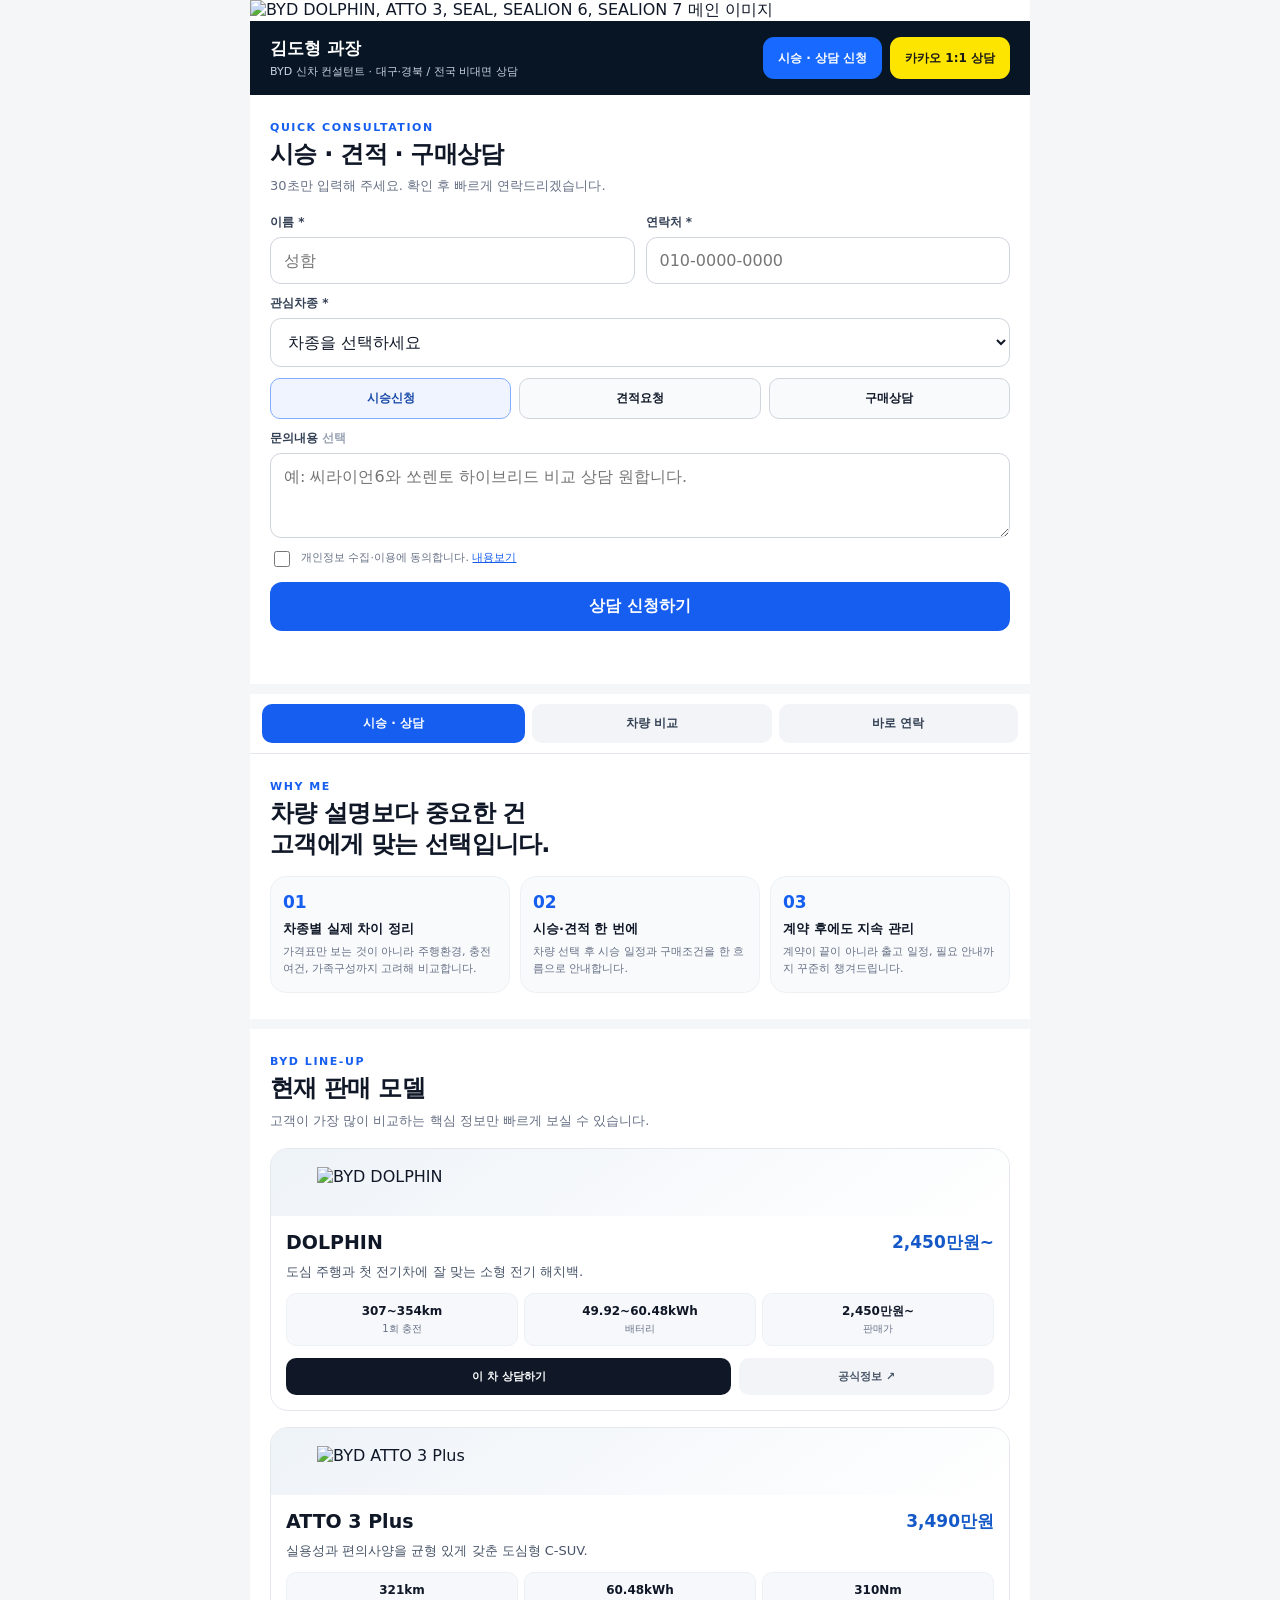
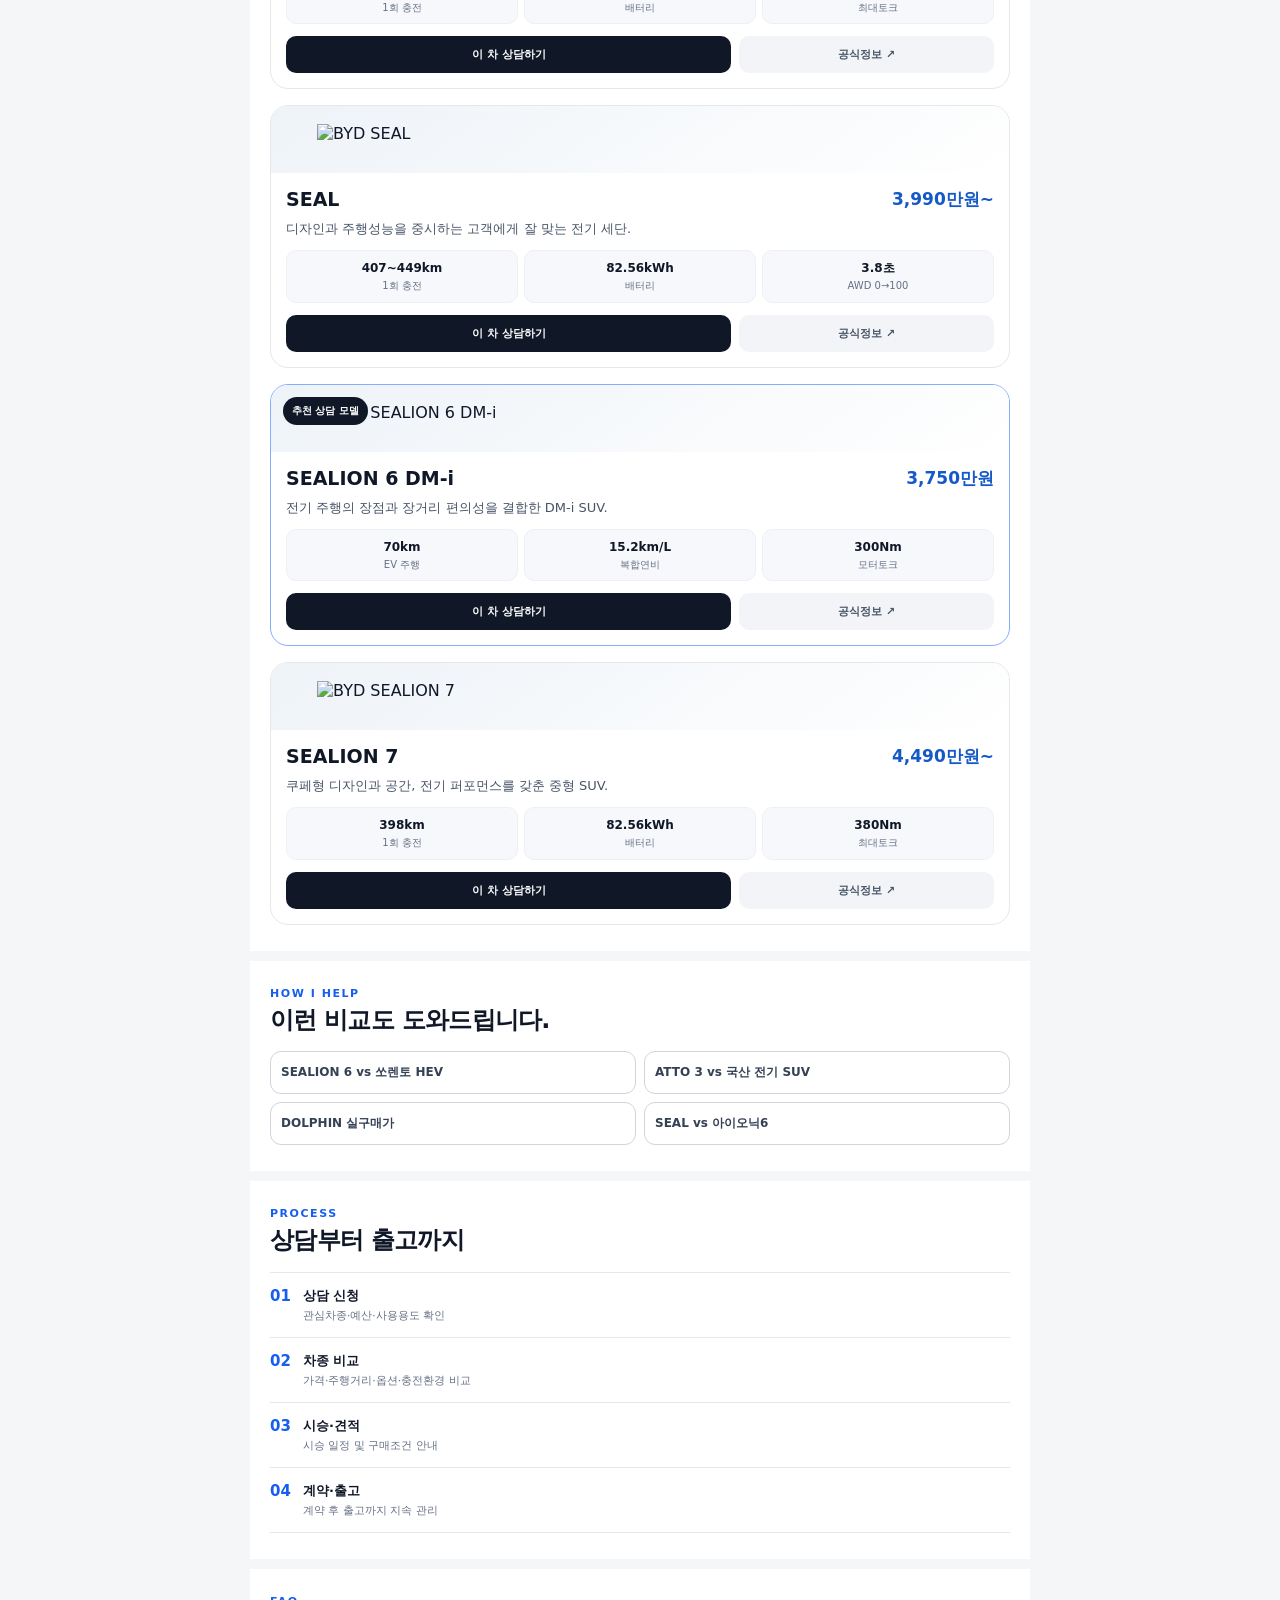
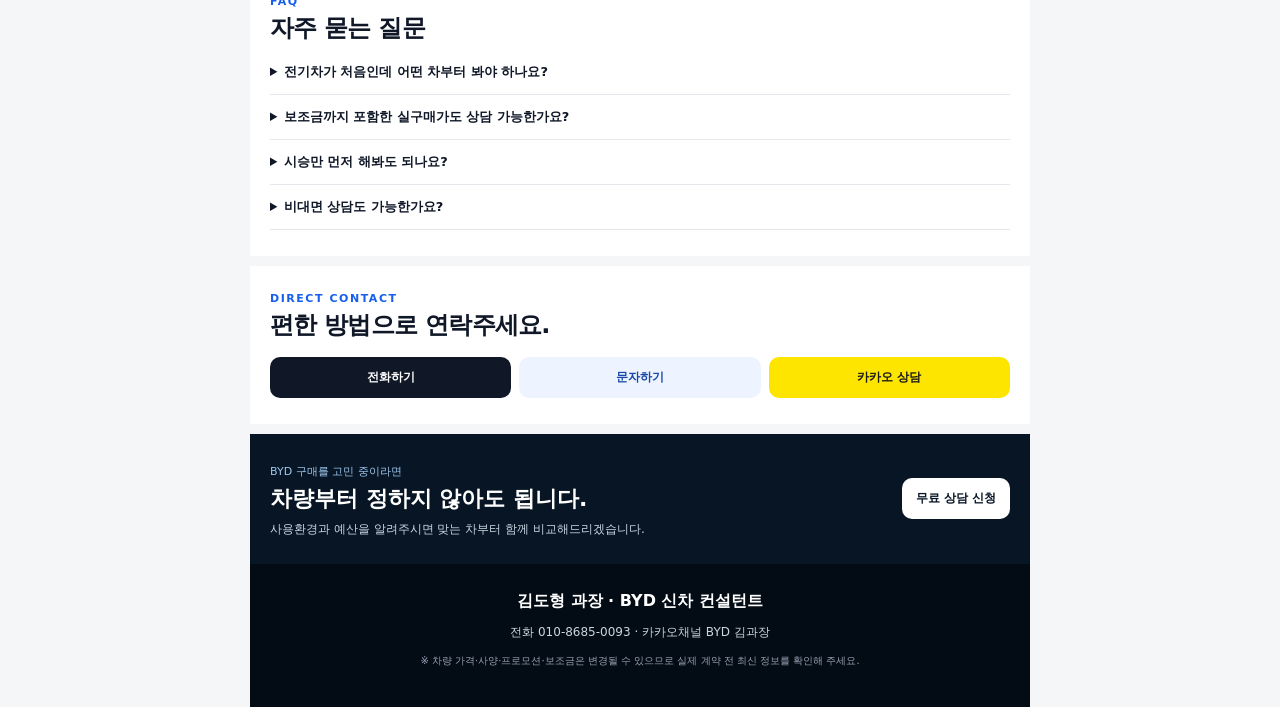
==== index.html @ 49657608 "Add files via upload" ====
<!doctype html>
<html lang="ko">
<head>
<meta charset="utf-8"><meta name="viewport" content="width=device-width,initial-scale=1,viewport-fit=cover">
<meta name="description" content="BYD 신차 상담, 시승, 견적, 출고까지 김도형 과장이 직접 안내합니다.">
<meta property="og:title" content="김도형 과장 | BYD 신차 컨설턴트">
<meta property="og:description" content="BYD 차량 비교부터 시승·견적·출고까지 한 번에">
<meta property="og:type" content="website">
<title>김도형 과장 | BYD 신차 컨설턴트</title>
<link rel="stylesheet" href="./styles.css">
</head>
<body>
<div class="page">
<header class="hero hero-visual">
  <img class="hero-main-image" src="./assets/byd-hero-wide.jpg" alt="BYD DOLPHIN, ATTO 3, SEAL, SEALION 6, SEALION 7 메인 이미지">
</header>

<!-- BYD CONSULTANT QUICK BAR -->
<div class="consultant-quick-bar">

  <div class="consultant-info">
    <strong>김도형 과장</strong>
    <span>BYD 신차 컨설턴트 · 대구·경북 / 전국 비대면 상담</span>
  </div>

  <div class="consultant-actions">

    <a href="#consult"
       class="quick-consult-btn">
      시승 · 상담 신청
    </a>

    <a href="https://pf.kakao.com/_xlgGSX/chat"
       class="quick-kakao-btn"
       target="_blank"
       rel="noopener">
      카카오 1:1 상담
    </a>

  </div>

</div>

<section class="quick-lead" id="consult"><div class="section-head"><span>QUICK CONSULTATION</span><h2>시승 · 견적 · 구매상담</h2><p>30초만 입력해 주세요. 확인 후 빠르게 연락드리겠습니다.</p></div>
<form id="leadForm" novalidate><div class="form-grid"><label><span>이름 *</span><input name="name" autocomplete="name" placeholder="성함" required></label><label><span>연락처 *</span><input name="phone" type="tel" inputmode="tel" autocomplete="tel" placeholder="010-0000-0000" required></label><label class="wide"><span>관심차종 *</span><select name="model" required><option value="">차종을 선택하세요</option><option>DOLPHIN</option><option>DOLPHIN Active</option><option>ATTO 3 Plus</option><option>SEAL</option><option>SEAL Plus</option><option>SEAL Dynamic AWD</option><option>SEALION 6 DM-i</option><option>SEALION 7</option><option>SEALION 7 Plus</option><option>아직 미정</option></select></label></div><div class="request-types"><label><input type="radio" name="requestType" value="시승신청" checked><span>시승신청</span></label><label><input type="radio" name="requestType" value="견적요청"><span>견적요청</span></label><label><input type="radio" name="requestType" value="구매상담"><span>구매상담</span></label></div><label class="optional"><span>문의내용 <em>선택</em></span><textarea name="message" rows="3" placeholder="예: 씨라이언6와 쏘렌토 하이브리드 비교 상담 원합니다."></textarea></label><label class="privacy"><input type="checkbox" name="privacy" required><span>개인정보 수집·이용에 동의합니다. <button type="button" id="privacyBtn">내용보기</button></span></label><input type="hidden" name="source" id="sourceField"><input type="hidden" name="pageUrl" id="pageUrlField"><button class="submit" id="submitBtn" type="submit">상담 신청하기</button><p class="status" id="formStatus" aria-live="polite"></p></form></section>

<nav class="sticky-nav"><a href="#consult" class="primary">시승 · 상담</a><a href="#models">차량 비교</a><a href="#contact">바로 연락</a></nav>

<section class="value"><div class="section-head"><span>WHY ME</span><h2>차량 설명보다 중요한 건<br>고객에게 맞는 선택입니다.</h2></div><div class="value-grid"><article><b>01</b><h3>차종별 실제 차이 정리</h3><p>가격표만 보는 것이 아니라 주행환경, 충전여건, 가족구성까지 고려해 비교합니다.</p></article><article><b>02</b><h3>시승·견적 한 번에</h3><p>차량 선택 후 시승 일정과 구매조건을 한 흐름으로 안내합니다.</p></article><article><b>03</b><h3>계약 후에도 지속 관리</h3><p>계약이 끝이 아니라 출고 일정, 필요 안내까지 꾸준히 챙겨드립니다.</p></article></div></section>

<section id="models" class="models"><div class="section-head"><span>BYD LINE-UP</span><h2>현재 판매 모델</h2><p>고객이 가장 많이 비교하는 핵심 정보만 빠르게 보실 수 있습니다.</p></div><div class="car-list">
<article class="car-card" data-model="DOLPHIN"><div class="car-image"><img src="https://www.bydauto.kr/static/images/model/byd_dolphin/spac_img1_2.png" alt="BYD DOLPHIN" loading="lazy"></div><div class="car-body"><div class="car-title"><h3>DOLPHIN</h3><strong>2,450만원~</strong></div><p>도심 주행과 첫 전기차에 잘 맞는 소형 전기 해치백.</p><div class="spec-strip"><span><b>307~354km</b>1회 충전</span><span><b>49.92~60.48kWh</b>배터리</span><span><b>2,450만원~</b>판매가</span></div><div class="model-actions"><button class="model-consult" type="button">이 차 상담하기</button><a href="https://www.bydauto.kr/car/byd-dolphin" target="_blank" rel="noopener">공식정보 ↗</a></div></div></article><article class="car-card" data-model="ATTO 3 Plus"><div class="car-image"><img src="https://www.bydauto.kr/static/images/model/byd_atto3/spec_img1_2.png" alt="BYD ATTO 3 Plus" loading="lazy"></div><div class="car-body"><div class="car-title"><h3>ATTO 3 Plus</h3><strong>3,490만원</strong></div><p>실용성과 편의사양을 균형 있게 갖춘 도심형 C-SUV.</p><div class="spec-strip"><span><b>321km</b>1회 충전</span><span><b>60.48kWh</b>배터리</span><span><b>310Nm</b>최대토크</span></div><div class="model-actions"><button class="model-consult" type="button">이 차 상담하기</button><a href="https://www.bydauto.kr/car/byd-atto3" target="_blank" rel="noopener">공식정보 ↗</a></div></div></article><article class="car-card" data-model="SEAL"><div class="car-image"><img src="https://www.bydauto.kr/static/images/model/byd_seal/spac_img1_2.png" alt="BYD SEAL" loading="lazy"></div><div class="car-body"><div class="car-title"><h3>SEAL</h3><strong>3,990만원~</strong></div><p>디자인과 주행성능을 중시하는 고객에게 잘 맞는 전기 세단.</p><div class="spec-strip"><span><b>407~449km</b>1회 충전</span><span><b>82.56kWh</b>배터리</span><span><b>3.8초</b>AWD 0→100</span></div><div class="model-actions"><button class="model-consult" type="button">이 차 상담하기</button><a href="https://www.bydauto.kr/car/byd-seal" target="_blank" rel="noopener">공식정보 ↗</a></div></div></article><article class="car-card featured" data-model="SEALION 6 DM-i"><div class="recommend-badge">추천 상담 모델</div><div class="car-image"><img src="https://www.bydauto.kr/static/images/model/byd_sealion6/spec_img1_2.png" alt="BYD SEALION 6 DM-i" loading="lazy"></div><div class="car-body"><div class="car-title"><h3>SEALION 6 DM-i</h3><strong>3,750만원</strong></div><p>전기 주행의 장점과 장거리 편의성을 결합한 DM-i SUV.</p><div class="spec-strip"><span><b>70km</b>EV 주행</span><span><b>15.2km/L</b>복합연비</span><span><b>300Nm</b>모터토크</span></div><div class="model-actions"><button class="model-consult" type="button">이 차 상담하기</button><a href="https://www.bydauto.kr/car/byd-sealion6" target="_blank" rel="noopener">공식정보 ↗</a></div></div></article><article class="car-card" data-model="SEALION 7"><div class="car-image"><img src="https://www.bydauto.kr/static/images/model/byd_sealion7/spac_img1_2.png" alt="BYD SEALION 7" loading="lazy"></div><div class="car-body"><div class="car-title"><h3>SEALION 7</h3><strong>4,490만원~</strong></div><p>쿠페형 디자인과 공간, 전기 퍼포먼스를 갖춘 중형 SUV.</p><div class="spec-strip"><span><b>398km</b>1회 충전</span><span><b>82.56kWh</b>배터리</span><span><b>380Nm</b>최대토크</span></div><div class="model-actions"><button class="model-consult" type="button">이 차 상담하기</button><a href="https://www.bydauto.kr/car/byd-sealion7" target="_blank" rel="noopener">공식정보 ↗</a></div></div></article></div></section>
<section class="compare"><div class="section-head"><span>HOW I HELP</span><h2>이런 비교도 도와드립니다.</h2></div><div class="compare-list"><button class="quick-question" data-message="SEALION 6와 쏘렌토 하이브리드 비교 상담 원합니다.">SEALION 6 vs 쏘렌토 HEV</button><button class="quick-question" data-message="ATTO 3와 국산 전기 SUV 비교 상담 원합니다.">ATTO 3 vs 국산 전기 SUV</button><button class="quick-question" data-message="DOLPHIN 실구매가와 보조금 상담 원합니다.">DOLPHIN 실구매가</button><button class="quick-question" data-message="SEAL과 아이오닉6 비교 상담 원합니다.">SEAL vs 아이오닉6</button></div></section>
<section class="process"><div class="section-head"><span>PROCESS</span><h2>상담부터 출고까지</h2></div><ol><li><b>01</b><div><strong>상담 신청</strong><span>관심차종·예산·사용용도 확인</span></div></li><li><b>02</b><div><strong>차종 비교</strong><span>가격·주행거리·옵션·충전환경 비교</span></div></li><li><b>03</b><div><strong>시승·견적</strong><span>시승 일정 및 구매조건 안내</span></div></li><li><b>04</b><div><strong>계약·출고</strong><span>계약 후 출고까지 지속 관리</span></div></li></ol></section>
<section class="faq"><div class="section-head"><span>FAQ</span><h2>자주 묻는 질문</h2></div><details><summary>전기차가 처음인데 어떤 차부터 봐야 하나요?</summary><p>주행거리, 충전환경, 가족구성, 예산부터 확인하면 선택 폭을 빠르게 줄일 수 있습니다.</p></details><details><summary>보조금까지 포함한 실구매가도 상담 가능한가요?</summary><p>가능합니다. 지역과 차량에 따라 달라질 수 있으므로 최신 기준으로 확인해 안내합니다.</p></details><details><summary>시승만 먼저 해봐도 되나요?</summary><p>네. 구매 결정 전 차량의 승차감과 공간을 직접 확인하는 것을 권합니다.</p></details><details><summary>비대면 상담도 가능한가요?</summary><p>전화, 문자, 카카오톡을 통해 전국 비대면 상담도 가능합니다.</p></details></section>
<section class="contact" id="contact"><div class="section-head"><span>DIRECT CONTACT</span><h2>편한 방법으로 연락주세요.</h2></div><div class="contact-grid"><a id="callBtn" href="#">전화하기</a><a id="smsBtn" href="#">문자하기</a><a id="kakaoBtn" href="#" target="_blank" rel="noopener">카카오 상담</a></div></section>
<section class="final-cta"><div><span>BYD 구매를 고민 중이라면</span><h2>차량부터 정하지 않아도 됩니다.</h2><p>사용환경과 예산을 알려주시면 맞는 차부터 함께 비교해드리겠습니다.</p></div><a href="#consult">무료 상담 신청</a></section>
<footer><strong>김도형 과장 · BYD 신차 컨설턴트</strong><p>전화 010-8685-0093 · 카카오채널 BYD 김과장</p><small>※ 차량 가격·사양·프로모션·보조금은 변경될 수 있으므로 실제 계약 전 최신 정보를 확인해 주세요.</small></footer>
</div>
<div class="modal" id="privacyModal" aria-hidden="true"><div class="modal-card"><button class="modal-close" id="privacyClose">×</button><h3>개인정보 수집·이용 안내</h3><p><b>수집 항목</b> 이름, 연락처, 관심차종, 상담유형, 문의내용</p><p><b>이용 목적</b> BYD 차량 시승 및 구매 상담 연락</p><p><b>보유 기간</b> 상담 종료 후 운영정책에 따라 파기</p><p>동의를 거부할 수 있으나, 상담 신청이 제한될 수 있습니다.</p></div></div>
<script src="./config.js"></script><script src="./app.js"></script></body></html>
---- styles.css ----
:root{--bg:#f4f6f8;--card:#fff;--ink:#101828;--muted:#667085;--line:#e4e7ec;--blue:#155eef;--navy:#061527;--ok:#067647;--bad:#b42318;--yellow:#fee500}*{box-sizing:border-box}html{scroll-behavior:smooth}body{margin:0;background:var(--bg);color:var(--ink);font-family:Pretendard,"Noto Sans KR",system-ui,-apple-system,sans-serif}button,input,select,textarea{font:inherit}.page{max-width:780px;margin:auto;background:#fff;min-height:100vh}.hero{background:linear-gradient(135deg,#061527,#123e72 62%,#0b78c2);color:#fff;padding:38px 22px 26px;position:relative;overflow:hidden}.hero::after{content:"";position:absolute;right:-90px;top:-80px;width:260px;height:260px;border-radius:50%;background:rgba(255,255,255,.06)}.hero-inner{position:relative;z-index:1}.eyebrow,.section-head>span{display:block;font-size:11px;font-weight:900;letter-spacing:.14em}.eyebrow{color:#b6ddff}.hero h1{font-size:36px;line-height:1.15;margin:10px 0 13px;letter-spacing:-.045em}.hero p{font-size:14px;line-height:1.65;color:#d7e6f5;margin:0}.hero-badges{display:flex;flex-wrap:wrap;gap:7px;margin-top:17px}.hero-badges span{font-size:11px;padding:7px 9px;border-radius:999px;background:rgba(255,255,255,.12)}.consultant-card{display:flex;gap:14px;align-items:center;margin-top:24px}.consultant-card img{width:82px;height:82px;object-fit:cover;object-position:center 20%;border-radius:20px;border:2px solid rgba(255,255,255,.55);background:#fff}.consultant-card strong{display:block;font-size:20px}.consultant-card span,.consultant-card small{display:block;color:#d7e6f5;margin-top:3px}.consultant-card span{font-size:13px}.consultant-card small{font-size:11px}section{padding:26px 20px}.section-head>span{color:var(--blue)}.section-head h2{font-size:24px;line-height:1.3;margin:5px 0 6px;letter-spacing:-.03em}.section-head p{font-size:13px;color:var(--muted);line-height:1.6;margin:0}.quick-lead,.value,.models,.compare,.process,.faq,.contact{border-bottom:10px solid var(--bg)}#leadForm{margin-top:17px}.form-grid{display:grid;grid-template-columns:1fr 1fr;gap:11px}.form-grid label,.optional{display:grid;gap:6px}.form-grid label>span,.optional>span{font-size:12px;font-weight:800;color:#344054}.form-grid .wide{grid-column:1/-1}input,select,textarea{width:100%;padding:13px;border:1px solid #d0d5dd;border-radius:11px;background:#fff;outline:none;color:var(--ink)}input:focus,select:focus,textarea:focus{border-color:#84adff;box-shadow:0 0 0 3px #eff4ff}.request-types{display:grid;grid-template-columns:repeat(3,1fr);gap:8px;margin:11px 0}.request-types label{position:relative}.request-types input{position:absolute;opacity:0;width:1px}.request-types span{display:block;text-align:center;padding:11px 7px;border:1px solid #d0d5dd;border-radius:10px;font-size:12px;font-weight:800;background:#f9fafb}.request-types input:checked+span{background:#eff4ff;border-color:#84adff;color:#1849a9}.optional em{font-style:normal;color:#98a2b3;font-weight:600}.privacy{display:flex;gap:8px;align-items:flex-start;margin:12px 0;font-size:11px;line-height:1.5;color:var(--muted)}.privacy input{width:16px;height:16px;margin-top:1px}.privacy button{padding:0;border:0;background:none;color:var(--blue);text-decoration:underline;font-size:11px}.submit{width:100%;border:0;border-radius:12px;background:var(--blue);color:#fff;padding:14px 16px;font-weight:900;cursor:pointer}.submit:disabled{opacity:.55}.status{text-align:center;font-size:12px;min-height:18px;margin:9px 0 0;color:var(--muted)}.status.ok{color:var(--ok)}.status.bad{color:var(--bad)}.sticky-nav{position:sticky;top:0;z-index:20;display:grid;grid-template-columns:1.1fr 1fr 1fr;gap:7px;padding:10px 12px;background:rgba(255,255,255,.96);backdrop-filter:blur(8px);border-bottom:1px solid var(--line)}.sticky-nav a{text-align:center;text-decoration:none;padding:11px 6px;border-radius:10px;background:#f2f4f7;color:#344054;font-size:12px;font-weight:900}.sticky-nav .primary{background:var(--blue);color:#fff}.value-grid{display:grid;grid-template-columns:repeat(3,1fr);gap:10px;margin-top:16px}.value-grid article{background:#f8fafc;border:1px solid #eef1f4;border-radius:16px;padding:15px 12px}.value-grid b{font-size:17px;color:var(--blue)}.value-grid h3{font-size:13px;margin:8px 0 5px}.value-grid p{font-size:11px;line-height:1.55;color:var(--muted);margin:0}.car-list{display:grid;gap:16px;margin-top:17px}.car-card{position:relative;border:1px solid var(--line);border-radius:18px;overflow:hidden;background:#fff}.car-card.featured{border-color:#84adff}.recommend-badge{position:absolute;left:12px;top:12px;z-index:2;background:#101828;color:#fff;padding:7px 9px;border-radius:999px;font-size:10px;font-weight:900}.car-image{height:auto;display:block;overflow:visible;padding:18px 18px 30px;background:linear-gradient(145deg,#eef3f8,#fff)}.car-image img{display:block;width:92%;max-width:92%;height:auto;max-height:none;object-fit:contain;margin:0 auto}.car-body{padding:15px}.car-title{display:flex;justify-content:space-between;gap:12px;align-items:flex-start}.car-title h3{font-size:19px;margin:0}.car-title strong{font-size:17px;color:#1459c7;white-space:nowrap}.car-body>p{font-size:13px;line-height:1.6;color:#475467;margin:8px 0 10px}.spec-strip{display:grid;grid-template-columns:repeat(3,1fr);gap:6px}.spec-strip span{display:block;background:#f6f8fb;border:1px solid #edf0f4;border-radius:10px;padding:9px 6px;text-align:center;font-size:10px;color:#667085;line-height:1.35}.spec-strip b{display:block;color:#101828;font-size:12px;margin-bottom:3px}.model-actions{display:grid;grid-template-columns:1.4fr .8fr;gap:8px;margin-top:12px}.model-actions button,.model-actions a{border:0;border-radius:10px;padding:11px 8px;font-size:11px;font-weight:900;text-align:center;text-decoration:none}.model-actions button{background:#101828;color:#fff;cursor:pointer}.model-actions a{background:#f2f4f7;color:#475467}.compare-list{display:grid;grid-template-columns:1fr 1fr;gap:8px;margin-top:15px}.compare-list button{border:1px solid #d0d5dd;background:#fff;border-radius:11px;padding:12px 10px;text-align:left;font-size:12px;font-weight:800;color:#344054;cursor:pointer}.process ol{list-style:none;margin:16px 0 0;padding:0;border-top:1px solid var(--line)}.process li{display:flex;gap:12px;padding:14px 0;border-bottom:1px solid var(--line)}.process li>b{color:var(--blue);font-size:15px}.process li strong{display:block;font-size:13px}.process li span{display:block;font-size:11px;color:var(--muted);margin-top:3px}.faq details{border-bottom:1px solid var(--line);padding:13px 0}.faq summary{font-size:13px;font-weight:800;cursor:pointer}.faq details p{font-size:12px;line-height:1.6;color:var(--muted);margin:9px 0 0}.contact-grid{display:grid;grid-template-columns:repeat(3,1fr);gap:8px;margin-top:15px}.contact-grid a{text-decoration:none;text-align:center;padding:12px 6px;border-radius:10px;font-size:12px;font-weight:900}.contact-grid a:first-child{background:#101828;color:#fff}.contact-grid a:nth-child(2){background:#eef4ff;color:#1849a9}.contact-grid a:nth-child(3){background:var(--yellow);color:#191919}.final-cta{background:#071524;color:#fff;display:grid;grid-template-columns:1fr auto;gap:16px;align-items:center}.final-cta span{font-size:11px;color:#9fc8ee}.final-cta h2{font-size:22px;margin:5px 0 6px}.final-cta p{font-size:12px;line-height:1.55;color:#cbd5e1;margin:0}.final-cta a{text-decoration:none;background:#fff;color:#071524;padding:12px 14px;border-radius:10px;font-size:12px;font-weight:900;white-space:nowrap}footer{padding:27px 20px 38px;background:#030b14;color:#cbd5e1;text-align:center}footer strong{color:#fff}footer p{font-size:12px}footer small{display:block;font-size:10px;line-height:1.6;color:#98a2b3}.modal{position:fixed;inset:0;z-index:100;background:rgba(16,24,40,.55);display:none;align-items:flex-end;justify-content:center;padding:14px}.modal.open{display:flex}.modal-card{width:min(720px,100%);background:#fff;border-radius:20px;padding:22px;position:relative}.modal-card h3{margin:0 0 15px}.modal-card p{font-size:12px;line-height:1.65;color:#475467}.modal-close{position:absolute;right:14px;top:10px;border:0;background:none;font-size:28px}@media(max-width:560px){.hero h1{font-size:31px}.form-grid{grid-template-columns:1fr}.form-grid .wide{grid-column:auto}.value-grid{grid-template-columns:1fr}.compare-list{grid-template-columns:1fr}.final-cta{grid-template-columns:1fr}.final-cta a{text-align:center}.car-image img{width:90%;max-width:90%}}

/* Uploaded BYD landing profile image */
.consultant-card .landing-profile-image{
  width:118px;
  height:82px;
  object-fit:contain;
  object-position:center;
  border-radius:16px;
  border:1px solid rgba(255,255,255,.35);
  background:#fff;
  padding:2px;
}
@media(max-width:560px){
  .consultant-card .landing-profile-image{
    width:108px;
    height:76px;
  }
}

/* ===== HERO MAIN IMAGE ===== */
.hero.hero-visual{padding:0!important;background:#fff!important;color:#101828;overflow:hidden}
.hero.hero-visual::after{display:none!important}
.hero-main-image{display:block;width:100%;height:auto;object-fit:contain;background:#fff}
.hero-consultant-strip{display:flex;justify-content:space-between;align-items:center;gap:14px;padding:14px 20px 16px;background:#071524;color:#fff}
.hero-consultant-strip strong{display:block;font-size:17px}
.hero-consultant-strip span{display:block;margin-top:3px;font-size:11px;color:#cbd5e1}
.hero-consultant-strip a{flex:0 0 auto;text-decoration:none;padding:10px 12px;border-radius:10px;background:#155eef;color:#fff;font-size:11px;font-weight:900}
@media(max-width:560px){
  .hero-consultant-strip{padding:12px 14px 14px}
  .hero-consultant-strip strong{font-size:15px}
  .hero-consultant-strip span{font-size:10px;max-width:220px;line-height:1.4}
  .hero-consultant-strip a{padding:9px;font-size:10px}
}

/* ===== V3.1 HERO + KAKAO CHAT ===== */
.hero.hero-visual{
  padding:0 !important;
  background:#061527 !important;
  overflow:hidden !important;
}
.hero-main-image{
  display:block !important;
  width:100% !important;
  height:auto !important;
  aspect-ratio:16 / 9 !important;
  object-fit:cover !important;
  object-position:center center !important;
  background:#061527;
}
.hero-consultant-strip{
  position:static !important;
  display:flex !important;
  justify-content:space-between !important;
  align-items:center !important;
  gap:16px !important;
  padding:14px 18px !important;
  background:#071524 !important;
}
.hero-consultant-copy{
  min-width:0;
}
.hero-consultant-copy strong{
  display:block;
  font-size:16px;
  color:#fff;
}
.hero-consultant-copy span{
  display:block;
  margin-top:3px;
  font-size:11px;
  line-height:1.4;
  color:#cbd5e1;
}
.hero-actions{
  display:flex;
  gap:8px;
  flex:0 0 auto;
}
.hero-actions a{
  display:inline-flex;
  align-items:center;
  justify-content:center;
  min-height:40px;
  padding:10px 12px;
  border-radius:10px;
  text-decoration:none;
  font-size:11px;
  font-weight:900;
  white-space:nowrap;
}
.hero-consult-btn{
  background:#155eef !important;
  color:#fff !important;
}
.hero-kakao-btn{
  background:#fee500 !important;
  color:#191919 !important;
}
@media(max-width:560px){
  .hero-consultant-strip{
    display:grid !important;
    grid-template-columns:1fr !important;
    gap:10px !important;
    padding:12px 14px 14px !important;
  }
  .hero-actions{
    display:grid !important;
    grid-template-columns:1fr 1fr !important;
    width:100%;
  }
  .hero-actions a{
    width:100%;
    padding:10px 8px;
  }
}

/* ===== V3.2 CLEAN WIDE HERO ===== */
.hero.hero-visual{
  padding:0 !important;
  margin:0 !important;
  background:#fff !important;
  overflow:hidden !important;
}
.hero.hero-visual::after{
  display:none !important;
}
.hero-main-image{
  display:block !important;
  width:100% !important;
  height:auto !important;
  max-width:100% !important;
  aspect-ratio:auto !important;
  object-fit:contain !important;
  object-position:center center !important;
  margin:0 !important;
  background:#fff !important;
}
.hero-consultant-strip,
.hero-actions,
.hero-consultant-copy{
  display:none !important;
}

/* =====================================
   CONSULTANT QUICK BAR
===================================== */

.consultant-quick-bar {
  display: flex;
  align-items: center;
  justify-content: space-between;

  padding: 16px 20px;

  background: #071524;
  color: #ffffff;

  gap: 20px;
}


/* 김도형 과장 정보 */

.consultant-info strong {
  display: block;

  font-size: 17px;
  font-weight: 800;

  margin-bottom: 4px;
}

.consultant-info span {
  display: block;

  font-size: 11px;
  color: #cbd5e1;
}


/* 버튼 영역 */

.consultant-actions {
  display: flex;
  gap: 8px;

  flex-shrink: 0;
}


/* 공통 버튼 */

.consultant-actions a {
  display: flex;

  align-items: center;
  justify-content: center;

  min-height: 42px;

  padding: 0 15px;

  border-radius: 11px;

  text-decoration: none;

  font-size: 12px;
  font-weight: 800;
}


/* 시승 상담 */

.quick-consult-btn {
  background: #1769ff;
  color: #ffffff;
}


/* 카카오 */

.quick-kakao-btn {
  background: #fee500;
  color: #191919;
}


/* 모바일 */

@media (max-width: 560px) {

  .consultant-quick-bar {
    display: block;

    padding: 14px;
  }

  .consultant-info {
    margin-bottom: 12px;
  }

  .consultant-info strong {
    font-size: 16px;
  }

  .consultant-info span {
    font-size: 10px;
  }

  .consultant-actions {
    display: grid;

    grid-template-columns: 1fr 1fr;

    width: 100%;
  }

  .consultant-actions a {
    width: 100%;

    padding: 0 8px;

    font-size: 11px;
  }

}
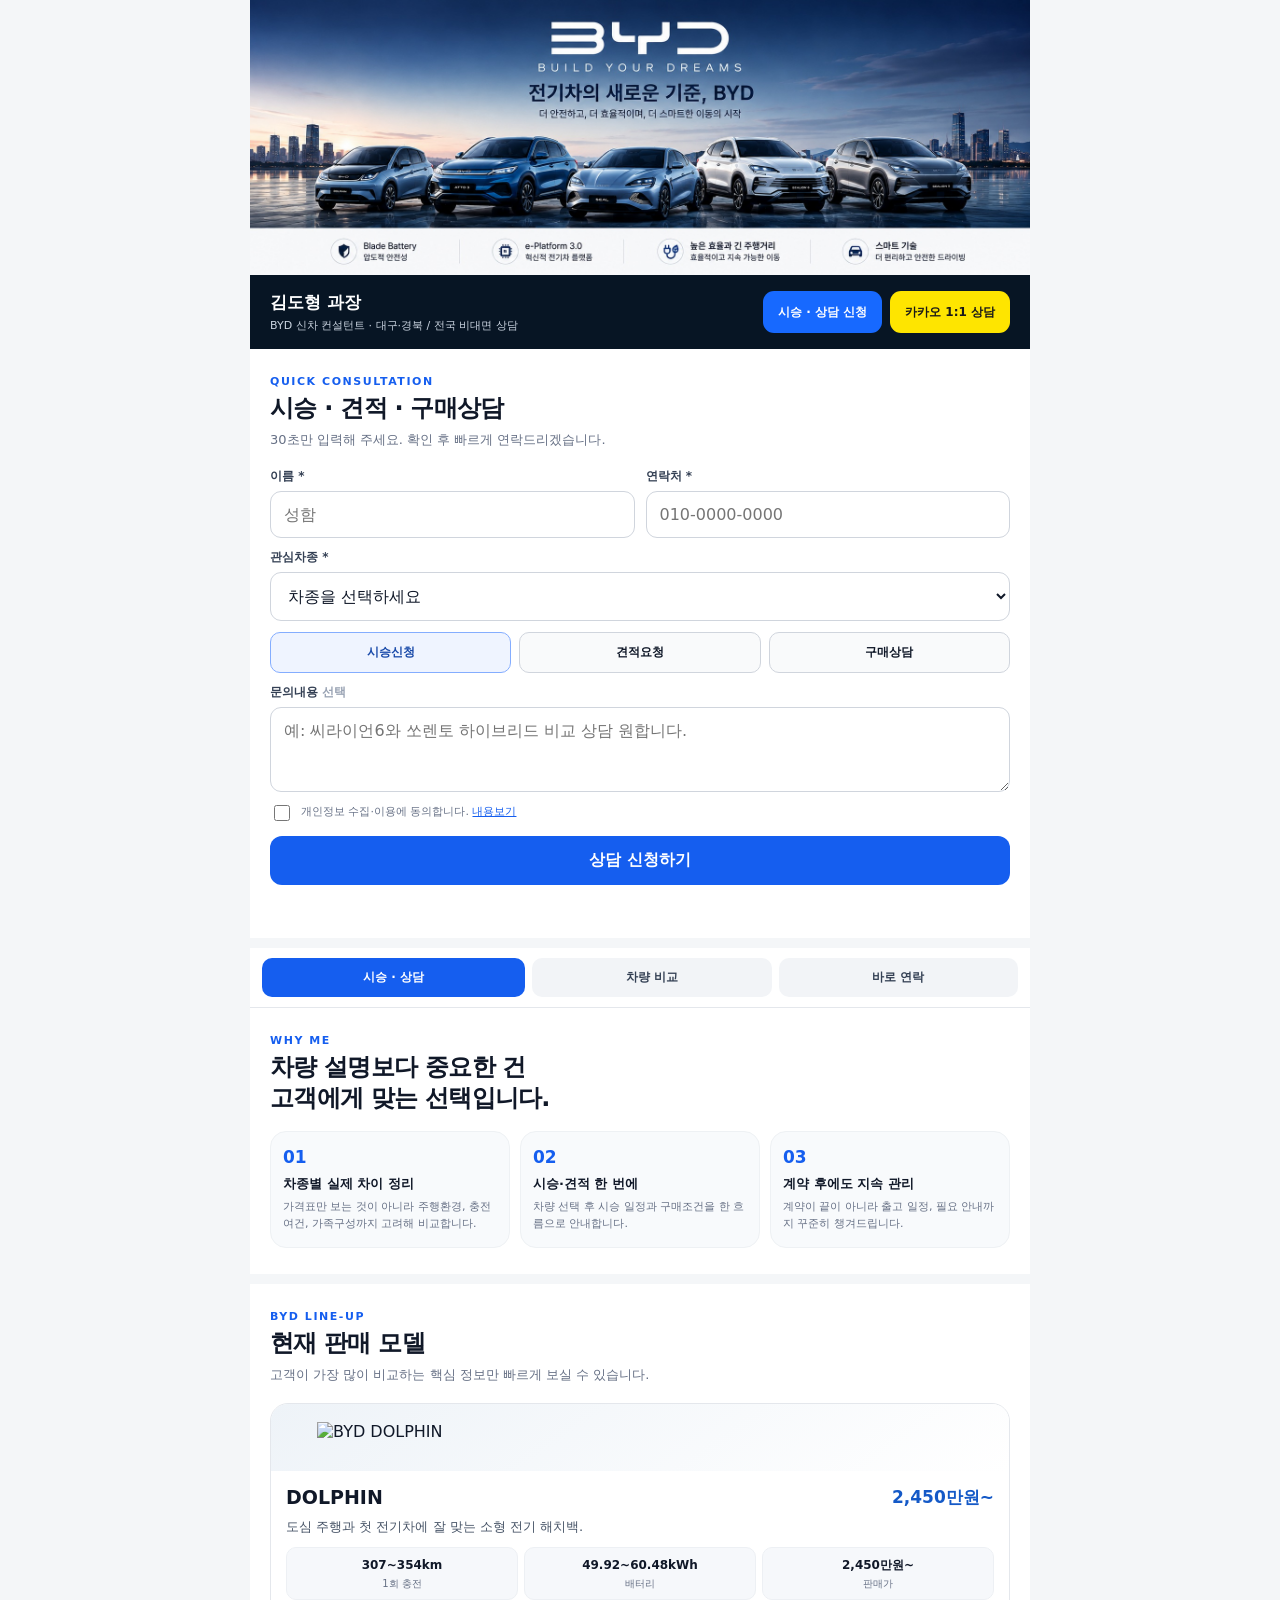
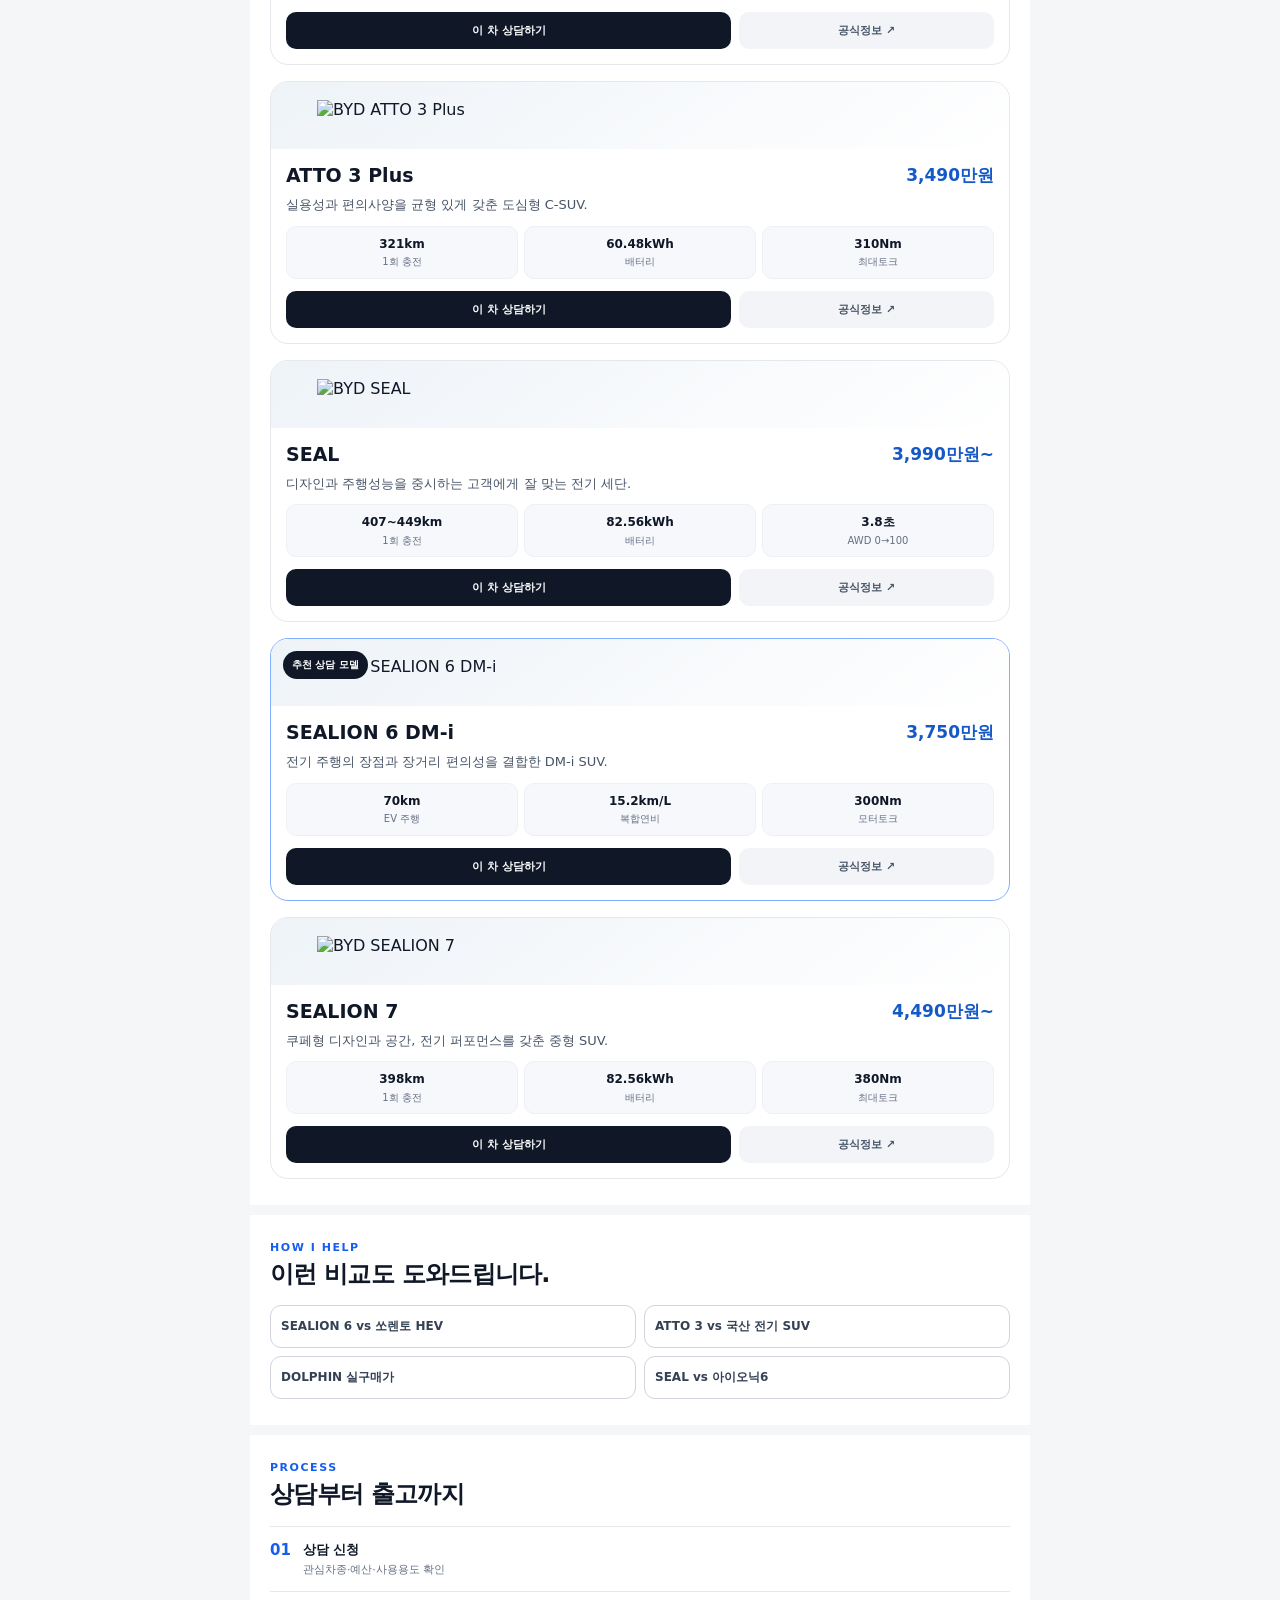
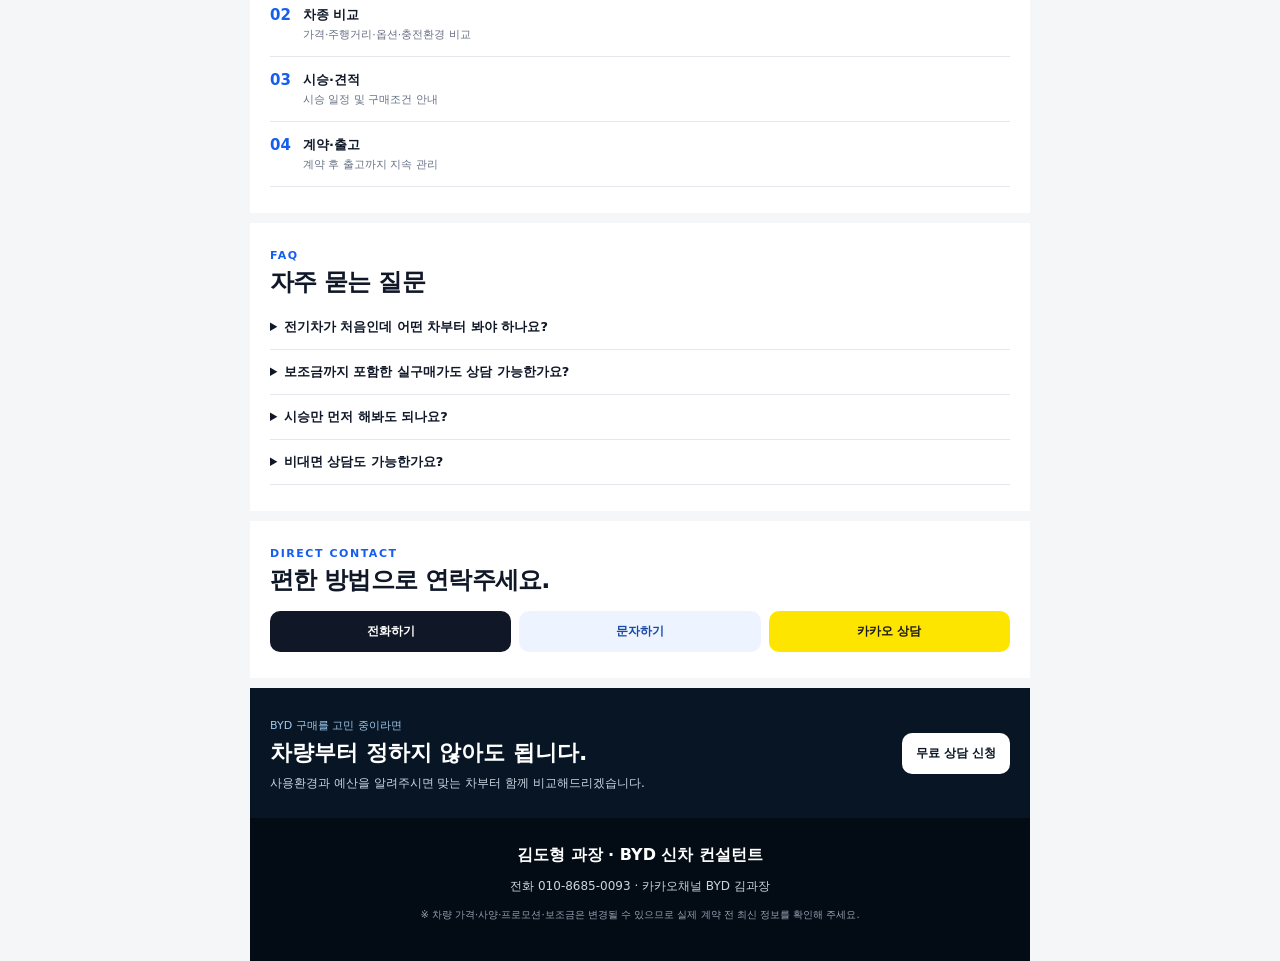
==== commit 5b685700: "Add files via upload" ====
--- a/index.html
+++ b/index.html
@@ -12,7 +12,7 @@
 <body>
 <div class="page">
 <header class="hero hero-visual">
-  <img class="hero-main-image" src="./assets/byd-hero-wide.jpg" alt="BYD DOLPHIN, ATTO 3, SEAL, SEALION 6, SEALION 7 메인 이미지">
+  <img class="hero-main-image" src="./byd-hero-wide.jpg" alt="BYD DOLPHIN, ATTO 3, SEAL, SEALION 6, SEALION 7 메인 이미지">
 </header>
 
 <!-- BYD CONSULTANT QUICK BAR -->
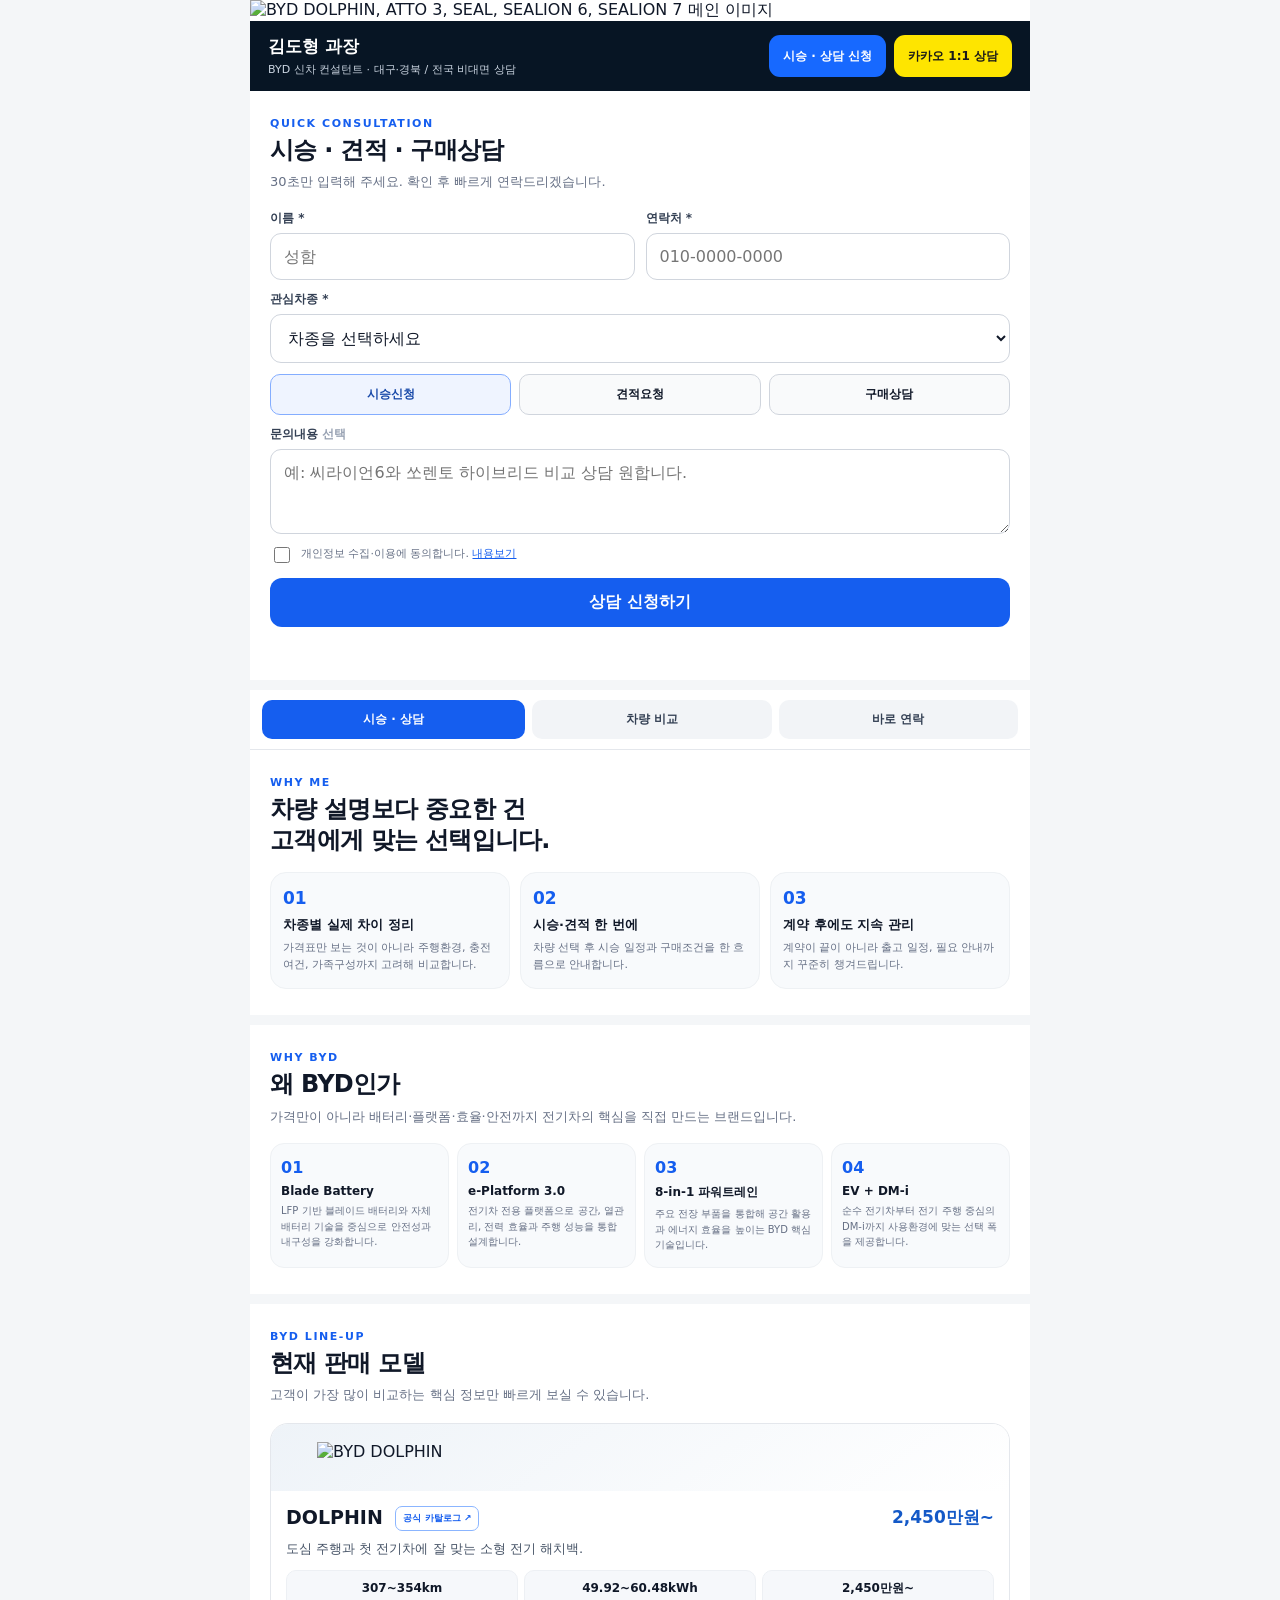
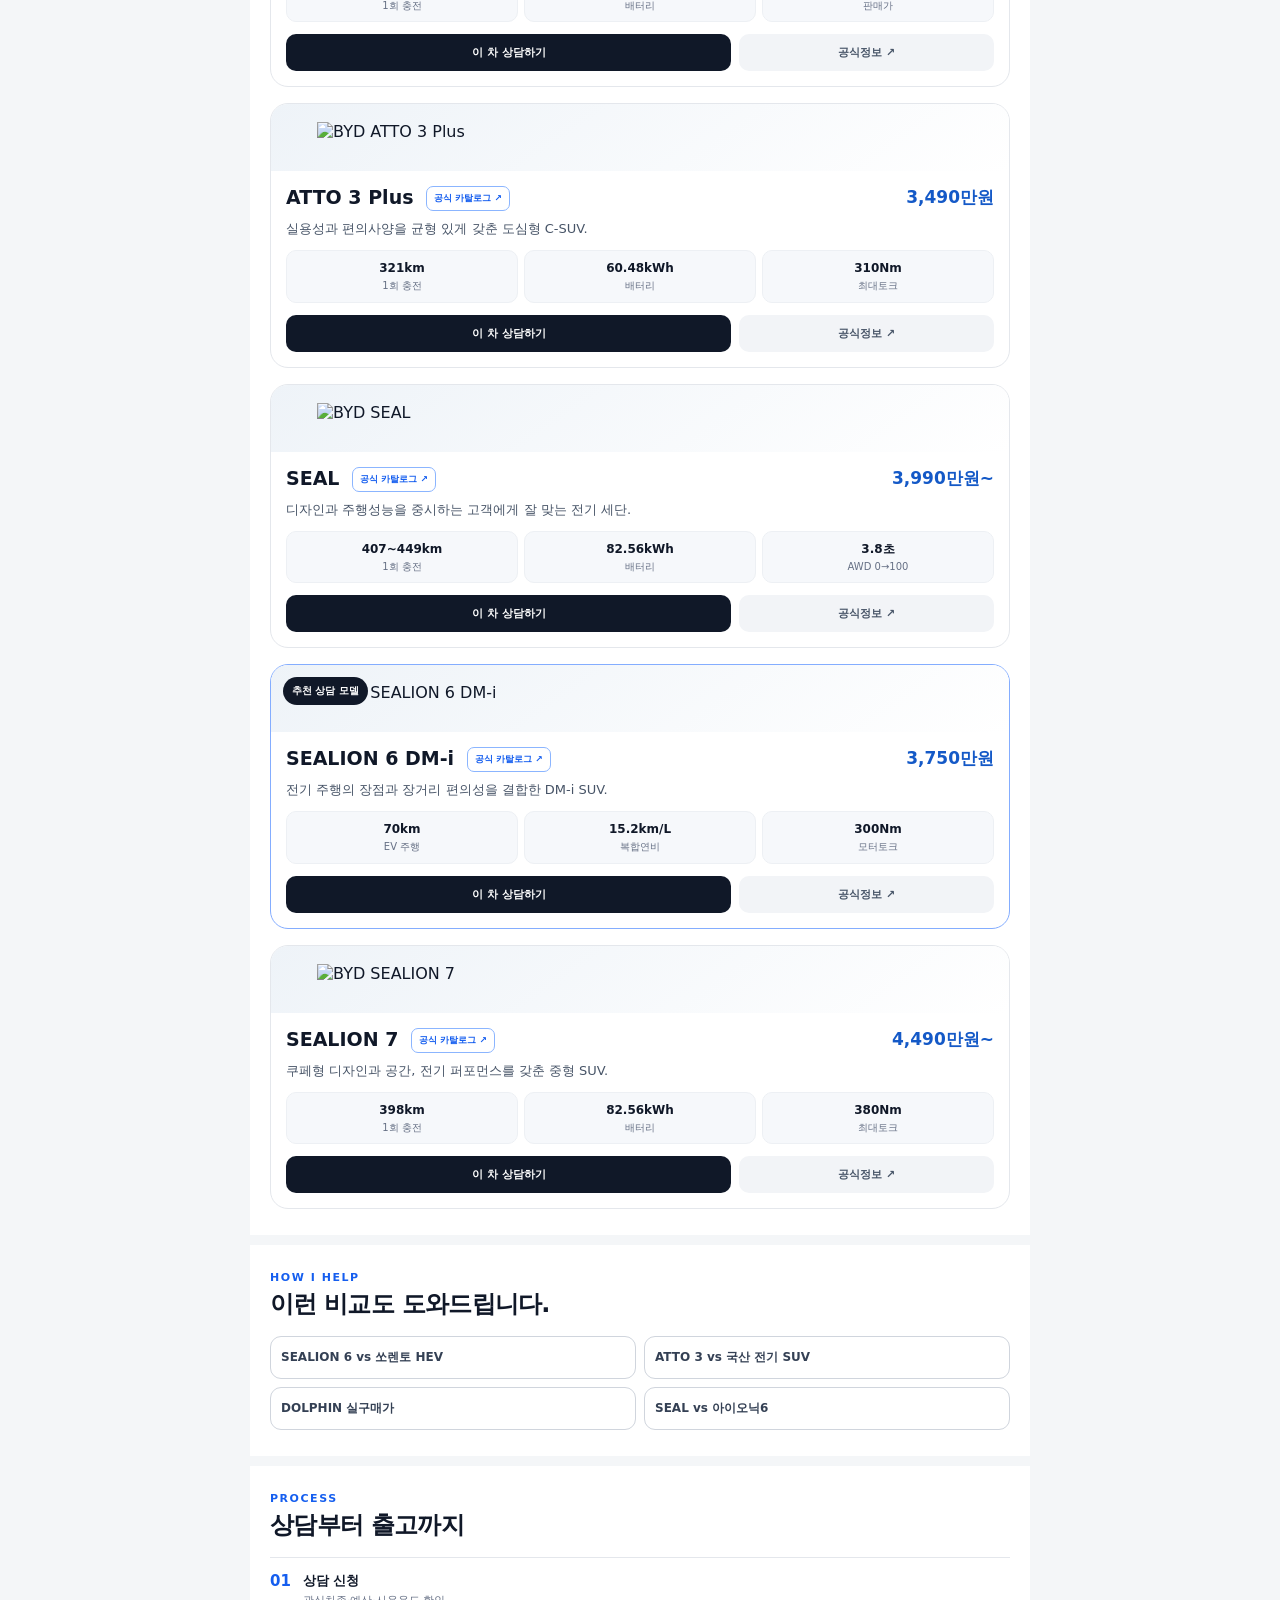
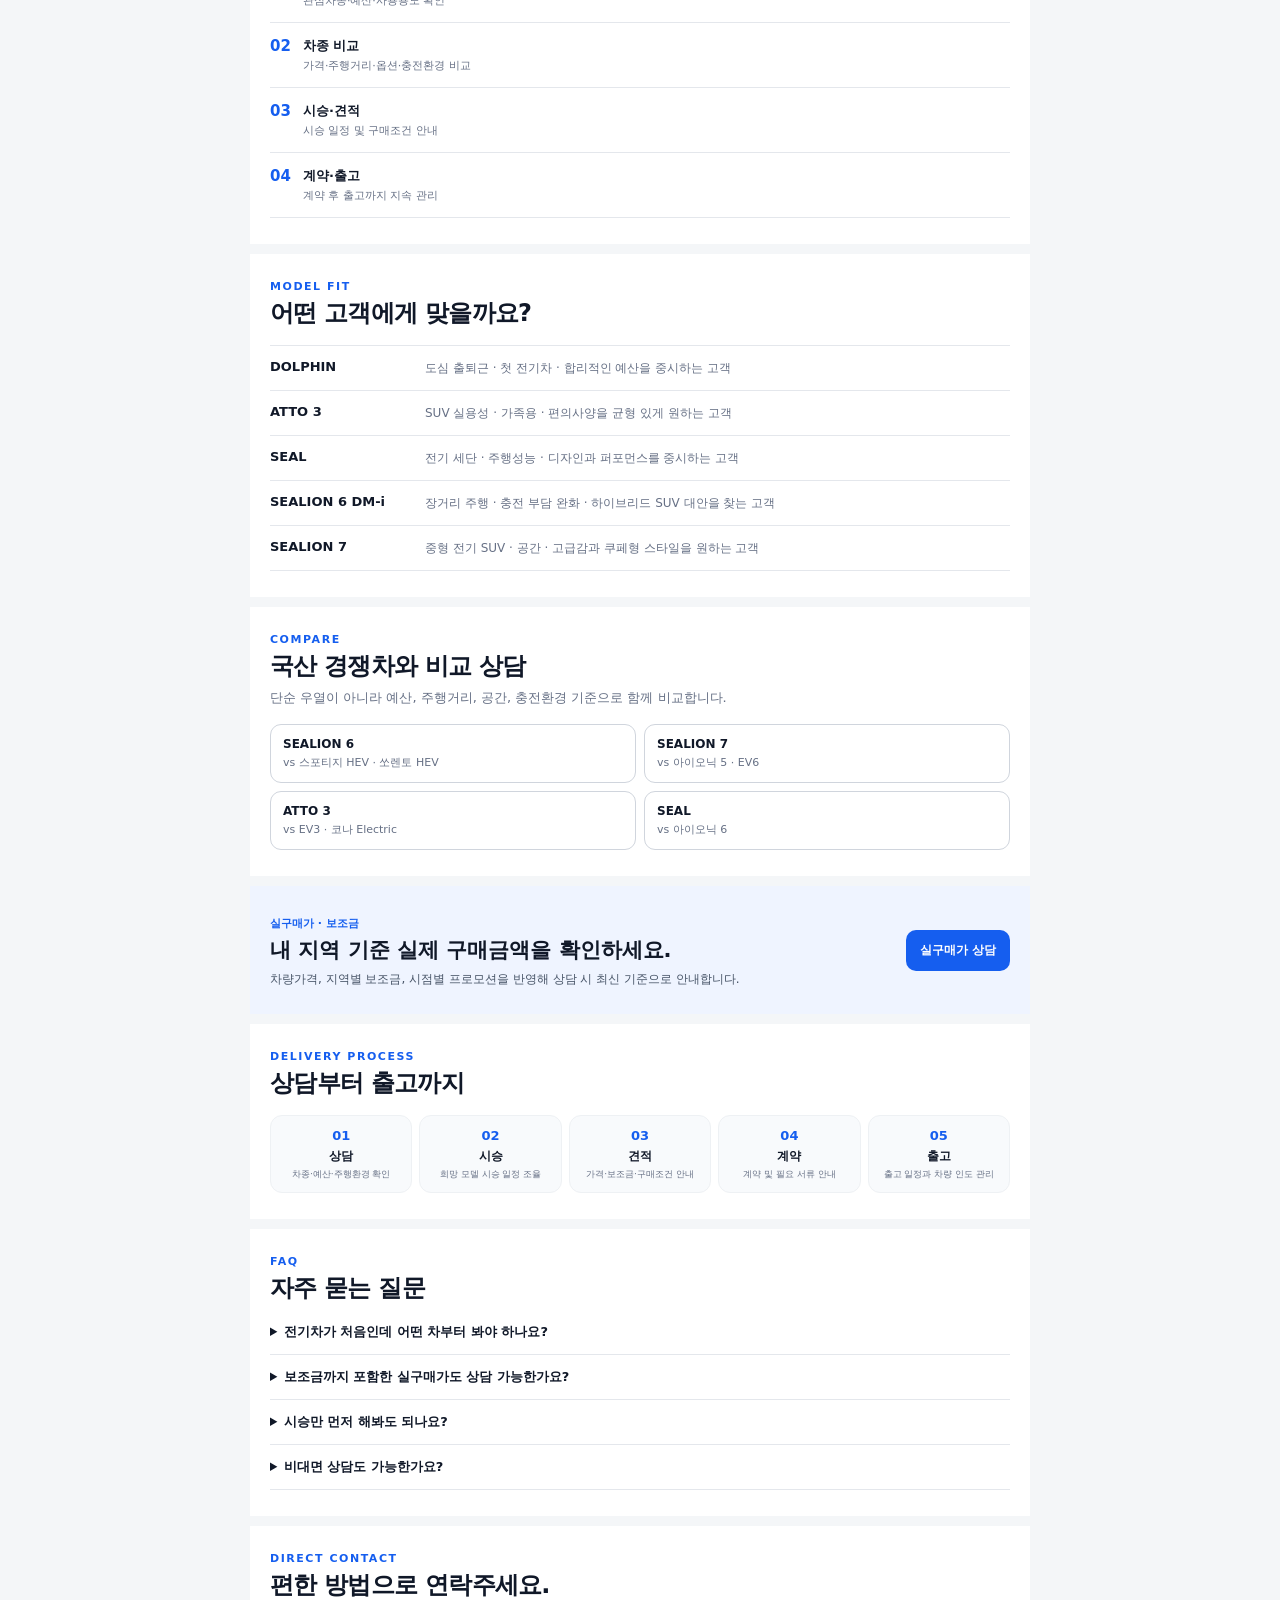
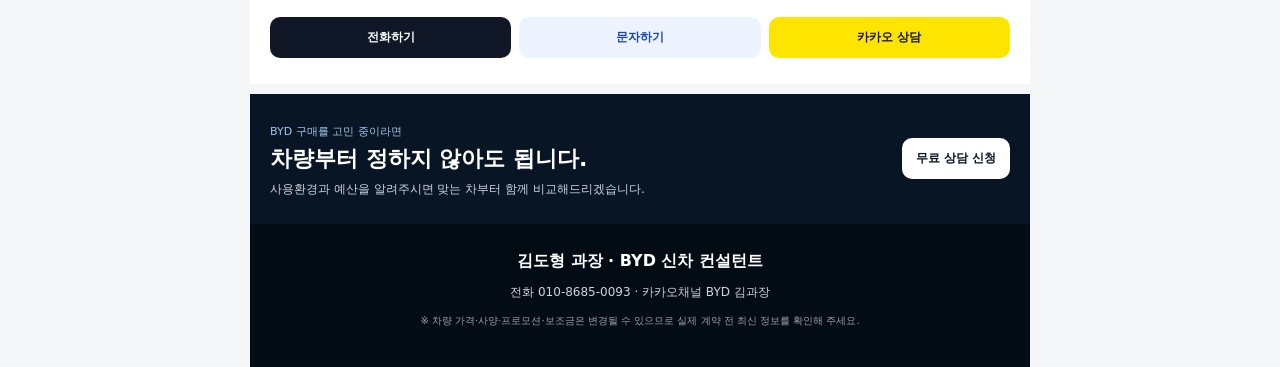
==== commit 6452f646: "Add files via upload" ====
--- a/index.html
+++ b/index.html
@@ -12,34 +12,19 @@
 <body>
 <div class="page">
 <header class="hero hero-visual">
-  <img class="hero-main-image" src="./byd-hero-wide.jpg" alt="BYD DOLPHIN, ATTO 3, SEAL, SEALION 6, SEALION 7 메인 이미지">
+  <img class="hero-main-image" src="./assets/byd-hero-wide.jpg" alt="BYD DOLPHIN, ATTO 3, SEAL, SEALION 6, SEALION 7 메인 이미지">
 </header>
-
-<!-- BYD CONSULTANT QUICK BAR -->
 <div class="consultant-quick-bar">
-
   <div class="consultant-info">
     <strong>김도형 과장</strong>
     <span>BYD 신차 컨설턴트 · 대구·경북 / 전국 비대면 상담</span>
   </div>
+  <div class="consultant-actions">
+    <a href="#consult" class="quick-consult-btn">시승 · 상담 신청</a>
+    <a href="https://pf.kakao.com/_xlgGSX/chat" class="quick-kakao-btn" target="_blank" rel="noopener">카카오 1:1 상담</a>
+  </div>
+</div>
 
-  <div class="consultant-actions">
-
-    <a href="#consult"
-       class="quick-consult-btn">
-      시승 · 상담 신청
-    </a>
-
-    <a href="https://pf.kakao.com/_xlgGSX/chat"
-       class="quick-kakao-btn"
-       target="_blank"
-       rel="noopener">
-      카카오 1:1 상담
-    </a>
-
-  </div>
-
-</div>
 
 <section class="quick-lead" id="consult"><div class="section-head"><span>QUICK CONSULTATION</span><h2>시승 · 견적 · 구매상담</h2><p>30초만 입력해 주세요. 확인 후 빠르게 연락드리겠습니다.</p></div>
 <form id="leadForm" novalidate><div class="form-grid"><label><span>이름 *</span><input name="name" autocomplete="name" placeholder="성함" required></label><label><span>연락처 *</span><input name="phone" type="tel" inputmode="tel" autocomplete="tel" placeholder="010-0000-0000" required></label><label class="wide"><span>관심차종 *</span><select name="model" required><option value="">차종을 선택하세요</option><option>DOLPHIN</option><option>DOLPHIN Active</option><option>ATTO 3 Plus</option><option>SEAL</option><option>SEAL Plus</option><option>SEAL Dynamic AWD</option><option>SEALION 6 DM-i</option><option>SEALION 7</option><option>SEALION 7 Plus</option><option>아직 미정</option></select></label></div><div class="request-types"><label><input type="radio" name="requestType" value="시승신청" checked><span>시승신청</span></label><label><input type="radio" name="requestType" value="견적요청"><span>견적요청</span></label><label><input type="radio" name="requestType" value="구매상담"><span>구매상담</span></label></div><label class="optional"><span>문의내용 <em>선택</em></span><textarea name="message" rows="3" placeholder="예: 씨라이언6와 쏘렌토 하이브리드 비교 상담 원합니다."></textarea></label><label class="privacy"><input type="checkbox" name="privacy" required><span>개인정보 수집·이용에 동의합니다. <button type="button" id="privacyBtn">내용보기</button></span></label><input type="hidden" name="source" id="sourceField"><input type="hidden" name="pageUrl" id="pageUrlField"><button class="submit" id="submitBtn" type="submit">상담 신청하기</button><p class="status" id="formStatus" aria-live="polite"></p></form></section>
@@ -48,10 +33,77 @@
 
 <section class="value"><div class="section-head"><span>WHY ME</span><h2>차량 설명보다 중요한 건<br>고객에게 맞는 선택입니다.</h2></div><div class="value-grid"><article><b>01</b><h3>차종별 실제 차이 정리</h3><p>가격표만 보는 것이 아니라 주행환경, 충전여건, 가족구성까지 고려해 비교합니다.</p></article><article><b>02</b><h3>시승·견적 한 번에</h3><p>차량 선택 후 시승 일정과 구매조건을 한 흐름으로 안내합니다.</p></article><article><b>03</b><h3>계약 후에도 지속 관리</h3><p>계약이 끝이 아니라 출고 일정, 필요 안내까지 꾸준히 챙겨드립니다.</p></article></div></section>
 
+
+<section class="sales-section why-byd">
+  <div class="section-head">
+    <span>WHY BYD</span>
+    <h2>왜 BYD인가</h2>
+    <p>가격만이 아니라 배터리·플랫폼·효율·안전까지 전기차의 핵심을 직접 만드는 브랜드입니다.</p>
+  </div>
+  <div class="sales-grid four">
+    <article><b>01</b><h3>Blade Battery</h3><p>LFP 기반 블레이드 배터리와 자체 배터리 기술을 중심으로 안전성과 내구성을 강화합니다.</p></article>
+    <article><b>02</b><h3>e-Platform 3.0</h3><p>전기차 전용 플랫폼으로 공간, 열관리, 전력 효율과 주행 성능을 통합 설계합니다.</p></article>
+    <article><b>03</b><h3>8-in-1 파워트레인</h3><p>주요 전장 부품을 통합해 공간 활용과 에너지 효율을 높이는 BYD 핵심 기술입니다.</p></article>
+    <article><b>04</b><h3>EV + DM-i</h3><p>순수 전기차부터 전기 주행 중심의 DM-i까지 사용환경에 맞는 선택 폭을 제공합니다.</p></article>
+  </div>
+</section>
+
 <section id="models" class="models"><div class="section-head"><span>BYD LINE-UP</span><h2>현재 판매 모델</h2><p>고객이 가장 많이 비교하는 핵심 정보만 빠르게 보실 수 있습니다.</p></div><div class="car-list">
-<article class="car-card" data-model="DOLPHIN"><div class="car-image"><img src="https://www.bydauto.kr/static/images/model/byd_dolphin/spac_img1_2.png" alt="BYD DOLPHIN" loading="lazy"></div><div class="car-body"><div class="car-title"><h3>DOLPHIN</h3><strong>2,450만원~</strong></div><p>도심 주행과 첫 전기차에 잘 맞는 소형 전기 해치백.</p><div class="spec-strip"><span><b>307~354km</b>1회 충전</span><span><b>49.92~60.48kWh</b>배터리</span><span><b>2,450만원~</b>판매가</span></div><div class="model-actions"><button class="model-consult" type="button">이 차 상담하기</button><a href="https://www.bydauto.kr/car/byd-dolphin" target="_blank" rel="noopener">공식정보 ↗</a></div></div></article><article class="car-card" data-model="ATTO 3 Plus"><div class="car-image"><img src="https://www.bydauto.kr/static/images/model/byd_atto3/spec_img1_2.png" alt="BYD ATTO 3 Plus" loading="lazy"></div><div class="car-body"><div class="car-title"><h3>ATTO 3 Plus</h3><strong>3,490만원</strong></div><p>실용성과 편의사양을 균형 있게 갖춘 도심형 C-SUV.</p><div class="spec-strip"><span><b>321km</b>1회 충전</span><span><b>60.48kWh</b>배터리</span><span><b>310Nm</b>최대토크</span></div><div class="model-actions"><button class="model-consult" type="button">이 차 상담하기</button><a href="https://www.bydauto.kr/car/byd-atto3" target="_blank" rel="noopener">공식정보 ↗</a></div></div></article><article class="car-card" data-model="SEAL"><div class="car-image"><img src="https://www.bydauto.kr/static/images/model/byd_seal/spac_img1_2.png" alt="BYD SEAL" loading="lazy"></div><div class="car-body"><div class="car-title"><h3>SEAL</h3><strong>3,990만원~</strong></div><p>디자인과 주행성능을 중시하는 고객에게 잘 맞는 전기 세단.</p><div class="spec-strip"><span><b>407~449km</b>1회 충전</span><span><b>82.56kWh</b>배터리</span><span><b>3.8초</b>AWD 0→100</span></div><div class="model-actions"><button class="model-consult" type="button">이 차 상담하기</button><a href="https://www.bydauto.kr/car/byd-seal" target="_blank" rel="noopener">공식정보 ↗</a></div></div></article><article class="car-card featured" data-model="SEALION 6 DM-i"><div class="recommend-badge">추천 상담 모델</div><div class="car-image"><img src="https://www.bydauto.kr/static/images/model/byd_sealion6/spec_img1_2.png" alt="BYD SEALION 6 DM-i" loading="lazy"></div><div class="car-body"><div class="car-title"><h3>SEALION 6 DM-i</h3><strong>3,750만원</strong></div><p>전기 주행의 장점과 장거리 편의성을 결합한 DM-i SUV.</p><div class="spec-strip"><span><b>70km</b>EV 주행</span><span><b>15.2km/L</b>복합연비</span><span><b>300Nm</b>모터토크</span></div><div class="model-actions"><button class="model-consult" type="button">이 차 상담하기</button><a href="https://www.bydauto.kr/car/byd-sealion6" target="_blank" rel="noopener">공식정보 ↗</a></div></div></article><article class="car-card" data-model="SEALION 7"><div class="car-image"><img src="https://www.bydauto.kr/static/images/model/byd_sealion7/spac_img1_2.png" alt="BYD SEALION 7" loading="lazy"></div><div class="car-body"><div class="car-title"><h3>SEALION 7</h3><strong>4,490만원~</strong></div><p>쿠페형 디자인과 공간, 전기 퍼포먼스를 갖춘 중형 SUV.</p><div class="spec-strip"><span><b>398km</b>1회 충전</span><span><b>82.56kWh</b>배터리</span><span><b>380Nm</b>최대토크</span></div><div class="model-actions"><button class="model-consult" type="button">이 차 상담하기</button><a href="https://www.bydauto.kr/car/byd-sealion7" target="_blank" rel="noopener">공식정보 ↗</a></div></div></article></div></section>
+<article class="car-card" data-model="DOLPHIN"><div class="car-image"><img src="https://www.bydauto.kr/static/images/model/byd_dolphin/spac_img1_2.png" alt="BYD DOLPHIN" loading="lazy"></div><div class="car-body"><div class="car-title"><h3>DOLPHIN <a class="catalog-mini" href="https://www.bydauto.kr/static/file/BYD_DOLPHIN_Catalog.pdf" target="_blank" rel="noopener">공식 카탈로그 ↗</a></h3><strong>2,450만원~</strong></div><p>도심 주행과 첫 전기차에 잘 맞는 소형 전기 해치백.</p><div class="spec-strip"><span><b>307~354km</b>1회 충전</span><span><b>49.92~60.48kWh</b>배터리</span><span><b>2,450만원~</b>판매가</span></div><div class="model-actions"><button class="model-consult" type="button">이 차 상담하기</button><a href="https://www.bydauto.kr/car/byd-dolphin" target="_blank" rel="noopener">공식정보 ↗</a></div></div></article><article class="car-card" data-model="ATTO 3 Plus"><div class="car-image"><img src="https://www.bydauto.kr/static/images/model/byd_atto3/spec_img1_2.png" alt="BYD ATTO 3 Plus" loading="lazy"></div><div class="car-body"><div class="car-title"><h3>ATTO 3 Plus <a class="catalog-mini" href="https://www.bydauto.kr/static/file/BYD_ATTO_3_Catalog.pdf" target="_blank" rel="noopener">공식 카탈로그 ↗</a></h3><strong>3,490만원</strong></div><p>실용성과 편의사양을 균형 있게 갖춘 도심형 C-SUV.</p><div class="spec-strip"><span><b>321km</b>1회 충전</span><span><b>60.48kWh</b>배터리</span><span><b>310Nm</b>최대토크</span></div><div class="model-actions"><button class="model-consult" type="button">이 차 상담하기</button><a href="https://www.bydauto.kr/car/byd-atto3" target="_blank" rel="noopener">공식정보 ↗</a></div></div></article><article class="car-card" data-model="SEAL"><div class="car-image"><img src="https://www.bydauto.kr/static/images/model/byd_seal/spac_img1_2.png" alt="BYD SEAL" loading="lazy"></div><div class="car-body"><div class="car-title"><h3>SEAL <a class="catalog-mini" href="https://www.bydauto.kr/car/byd-seal" target="_blank" rel="noopener">공식 카탈로그 ↗</a></h3><strong>3,990만원~</strong></div><p>디자인과 주행성능을 중시하는 고객에게 잘 맞는 전기 세단.</p><div class="spec-strip"><span><b>407~449km</b>1회 충전</span><span><b>82.56kWh</b>배터리</span><span><b>3.8초</b>AWD 0→100</span></div><div class="model-actions"><button class="model-consult" type="button">이 차 상담하기</button><a href="https://www.bydauto.kr/car/byd-seal" target="_blank" rel="noopener">공식정보 ↗</a></div></div></article><article class="car-card featured" data-model="SEALION 6 DM-i"><div class="recommend-badge">추천 상담 모델</div><div class="car-image"><img src="https://www.bydauto.kr/static/images/model/byd_sealion6/spec_img1_2.png" alt="BYD SEALION 6 DM-i" loading="lazy"></div><div class="car-body"><div class="car-title"><h3>SEALION 6 DM-i <a class="catalog-mini" href="https://www.bydauto.kr/car/byd-sealion6" target="_blank" rel="noopener">공식 카탈로그 ↗</a></h3><strong>3,750만원</strong></div><p>전기 주행의 장점과 장거리 편의성을 결합한 DM-i SUV.</p><div class="spec-strip"><span><b>70km</b>EV 주행</span><span><b>15.2km/L</b>복합연비</span><span><b>300Nm</b>모터토크</span></div><div class="model-actions"><button class="model-consult" type="button">이 차 상담하기</button><a href="https://www.bydauto.kr/car/byd-sealion6" target="_blank" rel="noopener">공식정보 ↗</a></div></div></article><article class="car-card" data-model="SEALION 7"><div class="car-image"><img src="https://www.bydauto.kr/static/images/model/byd_sealion7/spac_img1_2.png" alt="BYD SEALION 7" loading="lazy"></div><div class="car-body"><div class="car-title"><h3>SEALION 7 <a class="catalog-mini" href="https://www.bydauto.kr/static/file/BYD_SEALION_7_Catalog.pdf" target="_blank" rel="noopener">공식 카탈로그 ↗</a></h3><strong>4,490만원~</strong></div><p>쿠페형 디자인과 공간, 전기 퍼포먼스를 갖춘 중형 SUV.</p><div class="spec-strip"><span><b>398km</b>1회 충전</span><span><b>82.56kWh</b>배터리</span><span><b>380Nm</b>최대토크</span></div><div class="model-actions"><button class="model-consult" type="button">이 차 상담하기</button><a href="https://www.bydauto.kr/car/byd-sealion7" target="_blank" rel="noopener">공식정보 ↗</a></div></div></article></div></section>
 <section class="compare"><div class="section-head"><span>HOW I HELP</span><h2>이런 비교도 도와드립니다.</h2></div><div class="compare-list"><button class="quick-question" data-message="SEALION 6와 쏘렌토 하이브리드 비교 상담 원합니다.">SEALION 6 vs 쏘렌토 HEV</button><button class="quick-question" data-message="ATTO 3와 국산 전기 SUV 비교 상담 원합니다.">ATTO 3 vs 국산 전기 SUV</button><button class="quick-question" data-message="DOLPHIN 실구매가와 보조금 상담 원합니다.">DOLPHIN 실구매가</button><button class="quick-question" data-message="SEAL과 아이오닉6 비교 상담 원합니다.">SEAL vs 아이오닉6</button></div></section>
 <section class="process"><div class="section-head"><span>PROCESS</span><h2>상담부터 출고까지</h2></div><ol><li><b>01</b><div><strong>상담 신청</strong><span>관심차종·예산·사용용도 확인</span></div></li><li><b>02</b><div><strong>차종 비교</strong><span>가격·주행거리·옵션·충전환경 비교</span></div></li><li><b>03</b><div><strong>시승·견적</strong><span>시승 일정 및 구매조건 안내</span></div></li><li><b>04</b><div><strong>계약·출고</strong><span>계약 후 출고까지 지속 관리</span></div></li></ol></section>
+
+<section class="sales-section fit-guide">
+  <div class="section-head">
+    <span>MODEL FIT</span>
+    <h2>어떤 고객에게 맞을까요?</h2>
+  </div>
+  <div class="fit-list">
+    <div><strong>DOLPHIN</strong><span>도심 출퇴근 · 첫 전기차 · 합리적인 예산을 중시하는 고객</span></div>
+    <div><strong>ATTO 3</strong><span>SUV 실용성 · 가족용 · 편의사양을 균형 있게 원하는 고객</span></div>
+    <div><strong>SEAL</strong><span>전기 세단 · 주행성능 · 디자인과 퍼포먼스를 중시하는 고객</span></div>
+    <div><strong>SEALION 6 DM-i</strong><span>장거리 주행 · 충전 부담 완화 · 하이브리드 SUV 대안을 찾는 고객</span></div>
+    <div><strong>SEALION 7</strong><span>중형 전기 SUV · 공간 · 고급감과 쿠페형 스타일을 원하는 고객</span></div>
+  </div>
+</section>
+
+<section class="sales-section compare-sales">
+  <div class="section-head">
+    <span>COMPARE</span>
+    <h2>국산 경쟁차와 비교 상담</h2>
+    <p>단순 우열이 아니라 예산, 주행거리, 공간, 충전환경 기준으로 함께 비교합니다.</p>
+  </div>
+  <div class="compare-cards">
+    <button class="quick-question" data-message="SEALION 6와 스포티지/쏘렌토 하이브리드 비교 상담 원합니다."><strong>SEALION 6</strong><span>vs 스포티지 HEV · 쏘렌토 HEV</span></button>
+    <button class="quick-question" data-message="SEALION 7과 아이오닉5/EV6 비교 상담 원합니다."><strong>SEALION 7</strong><span>vs 아이오닉 5 · EV6</span></button>
+    <button class="quick-question" data-message="ATTO 3와 EV3/코나 일렉트릭 비교 상담 원합니다."><strong>ATTO 3</strong><span>vs EV3 · 코나 Electric</span></button>
+    <button class="quick-question" data-message="SEAL과 아이오닉6 비교 상담 원합니다."><strong>SEAL</strong><span>vs 아이오닉 6</span></button>
+  </div>
+</section>
+
+<section class="sales-section subsidy-cta">
+  <div>
+    <span>실구매가 · 보조금</span>
+    <h2>내 지역 기준 실제 구매금액을 확인하세요.</h2>
+    <p>차량가격, 지역별 보조금, 시점별 프로모션을 반영해 상담 시 최신 기준으로 안내합니다.</p>
+  </div>
+  <a href="#consult">실구매가 상담</a>
+</section>
+
+<section class="sales-section delivery">
+  <div class="section-head">
+    <span>DELIVERY PROCESS</span>
+    <h2>상담부터 출고까지</h2>
+  </div>
+  <div class="delivery-steps">
+    <div><b>01</b><strong>상담</strong><span>차종·예산·주행환경 확인</span></div>
+    <div><b>02</b><strong>시승</strong><span>희망 모델 시승 일정 조율</span></div>
+    <div><b>03</b><strong>견적</strong><span>가격·보조금·구매조건 안내</span></div>
+    <div><b>04</b><strong>계약</strong><span>계약 및 필요 서류 안내</span></div>
+    <div><b>05</b><strong>출고</strong><span>출고 일정과 차량 인도 관리</span></div>
+  </div>
+</section>
+
 <section class="faq"><div class="section-head"><span>FAQ</span><h2>자주 묻는 질문</h2></div><details><summary>전기차가 처음인데 어떤 차부터 봐야 하나요?</summary><p>주행거리, 충전환경, 가족구성, 예산부터 확인하면 선택 폭을 빠르게 줄일 수 있습니다.</p></details><details><summary>보조금까지 포함한 실구매가도 상담 가능한가요?</summary><p>가능합니다. 지역과 차량에 따라 달라질 수 있으므로 최신 기준으로 확인해 안내합니다.</p></details><details><summary>시승만 먼저 해봐도 되나요?</summary><p>네. 구매 결정 전 차량의 승차감과 공간을 직접 확인하는 것을 권합니다.</p></details><details><summary>비대면 상담도 가능한가요?</summary><p>전화, 문자, 카카오톡을 통해 전국 비대면 상담도 가능합니다.</p></details></section>
 <section class="contact" id="contact"><div class="section-head"><span>DIRECT CONTACT</span><h2>편한 방법으로 연락주세요.</h2></div><div class="contact-grid"><a id="callBtn" href="#">전화하기</a><a id="smsBtn" href="#">문자하기</a><a id="kakaoBtn" href="#" target="_blank" rel="noopener">카카오 상담</a></div></section>
 <section class="final-cta"><div><span>BYD 구매를 고민 중이라면</span><h2>차량부터 정하지 않아도 됩니다.</h2><p>사용환경과 예산을 알려주시면 맞는 차부터 함께 비교해드리겠습니다.</p></div><a href="#consult">무료 상담 신청</a></section>
--- a/styles.css
+++ b/styles.css
@@ -143,126 +143,66 @@
   display:none !important;
 }
 
-/* =====================================
-   CONSULTANT QUICK BAR
-===================================== */
-
-.consultant-quick-bar {
-  display: flex;
-  align-items: center;
-  justify-content: space-between;
-
-  padding: 16px 20px;
-
-  background: #071524;
-  color: #ffffff;
-
-  gap: 20px;
-}
-
-
-/* 김도형 과장 정보 */
-
-.consultant-info strong {
-  display: block;
-
-  font-size: 17px;
-  font-weight: 800;
-
-  margin-bottom: 4px;
-}
-
-.consultant-info span {
-  display: block;
-
-  font-size: 11px;
-  color: #cbd5e1;
-}
-
-
-/* 버튼 영역 */
-
-.consultant-actions {
-  display: flex;
-  gap: 8px;
-
-  flex-shrink: 0;
-}
-
-
-/* 공통 버튼 */
-
-.consultant-actions a {
-  display: flex;
-
-  align-items: center;
-  justify-content: center;
-
-  min-height: 42px;
-
-  padding: 0 15px;
-
-  border-radius: 11px;
-
-  text-decoration: none;
-
-  font-size: 12px;
-  font-weight: 800;
-}
-
-
-/* 시승 상담 */
-
-.quick-consult-btn {
-  background: #1769ff;
-  color: #ffffff;
-}
-
-
-/* 카카오 */
-
-.quick-kakao-btn {
-  background: #fee500;
-  color: #191919;
-}
-
-
-/* 모바일 */
-
-@media (max-width: 560px) {
-
-  .consultant-quick-bar {
-    display: block;
-
-    padding: 14px;
-  }
-
-  .consultant-info {
-    margin-bottom: 12px;
-  }
-
-  .consultant-info strong {
-    font-size: 16px;
-  }
-
-  .consultant-info span {
-    font-size: 10px;
-  }
-
-  .consultant-actions {
-    display: grid;
-
-    grid-template-columns: 1fr 1fr;
-
-    width: 100%;
-  }
-
-  .consultant-actions a {
-    width: 100%;
-
-    padding: 0 8px;
-
-    font-size: 11px;
-  }
-
-}+
+/* ===== V4 SALES CONVERSION ===== */
+.consultant-quick-bar{
+  display:flex;align-items:center;justify-content:space-between;gap:16px;
+  padding:14px 18px;background:#071524;color:#fff;
+}
+.consultant-info strong{display:block;font-size:17px;font-weight:800;margin-bottom:4px}
+.consultant-info span{display:block;font-size:11px;color:#cbd5e1}
+.consultant-actions{display:flex;gap:8px;flex-shrink:0}
+.consultant-actions a{
+  display:flex;align-items:center;justify-content:center;min-height:42px;
+  padding:0 14px;border-radius:11px;text-decoration:none;font-size:12px;font-weight:900
+}
+.quick-consult-btn{background:#1769ff;color:#fff}
+.quick-kakao-btn{background:#fee500;color:#191919}
+
+.catalog-mini{
+  display:inline-flex;align-items:center;margin-left:6px;padding:5px 7px;
+  border:1px solid #8bb5ff;border-radius:7px;background:#fff;color:#155eef;
+  text-decoration:none;font-size:9px;font-weight:900;vertical-align:middle;white-space:nowrap
+}
+.catalog-mini:hover{background:#eff4ff}
+
+.sales-section{border-bottom:10px solid var(--bg)}
+.sales-grid.four{display:grid;grid-template-columns:repeat(4,1fr);gap:8px;margin-top:16px}
+.sales-grid article{padding:14px 10px;background:#f8fafc;border:1px solid #eef1f4;border-radius:14px}
+.sales-grid article b{color:var(--blue)}
+.sales-grid article h3{font-size:12px;margin:7px 0 5px}
+.sales-grid article p{font-size:10px;line-height:1.55;color:var(--muted);margin:0}
+
+.fit-list{margin-top:16px;border-top:1px solid var(--line)}
+.fit-list>div{display:grid;grid-template-columns:145px 1fr;gap:10px;padding:13px 0;border-bottom:1px solid var(--line)}
+.fit-list strong{font-size:13px}.fit-list span{font-size:12px;color:var(--muted);line-height:1.5}
+
+.compare-cards{display:grid;grid-template-columns:1fr 1fr;gap:8px;margin-top:15px}
+.compare-cards button{border:1px solid #d0d5dd;background:#fff;border-radius:11px;padding:12px;text-align:left;cursor:pointer}
+.compare-cards strong{display:block;font-size:12px;color:#101828}
+.compare-cards span{display:block;margin-top:4px;font-size:11px;color:#667085}
+
+.subsidy-cta{display:grid;grid-template-columns:1fr auto;align-items:center;gap:16px;background:#eff4ff}
+.subsidy-cta>div>span{font-size:11px;color:#155eef;font-weight:900}
+.subsidy-cta h2{font-size:21px;margin:5px 0 6px}
+.subsidy-cta p{font-size:12px;color:#475467;line-height:1.55;margin:0}
+.subsidy-cta a{background:#155eef;color:#fff;text-decoration:none;padding:12px 14px;border-radius:10px;font-size:12px;font-weight:900}
+
+.delivery-steps{display:grid;grid-template-columns:repeat(5,1fr);gap:7px;margin-top:15px}
+.delivery-steps>div{background:#f8fafc;border:1px solid #eef1f4;border-radius:12px;padding:12px 8px;text-align:center}
+.delivery-steps b{display:block;color:#155eef;font-size:13px}
+.delivery-steps strong{display:block;font-size:12px;margin:5px 0 3px}
+.delivery-steps span{display:block;font-size:9px;color:#667085;line-height:1.4}
+
+@media(max-width:560px){
+  .consultant-quick-bar{display:block;padding:13px 14px}
+  .consultant-info{margin-bottom:10px}
+  .consultant-actions{display:grid;grid-template-columns:1fr 1fr;width:100%}
+  .consultant-actions a{width:100%;font-size:11px;padding:0 8px}
+  .sales-grid.four{grid-template-columns:1fr 1fr}
+  .fit-list>div{grid-template-columns:105px 1fr}
+  .compare-cards{grid-template-columns:1fr}
+  .subsidy-cta{grid-template-columns:1fr}
+  .subsidy-cta a{text-align:center}
+  .delivery-steps{grid-template-columns:1fr 1fr}
+}
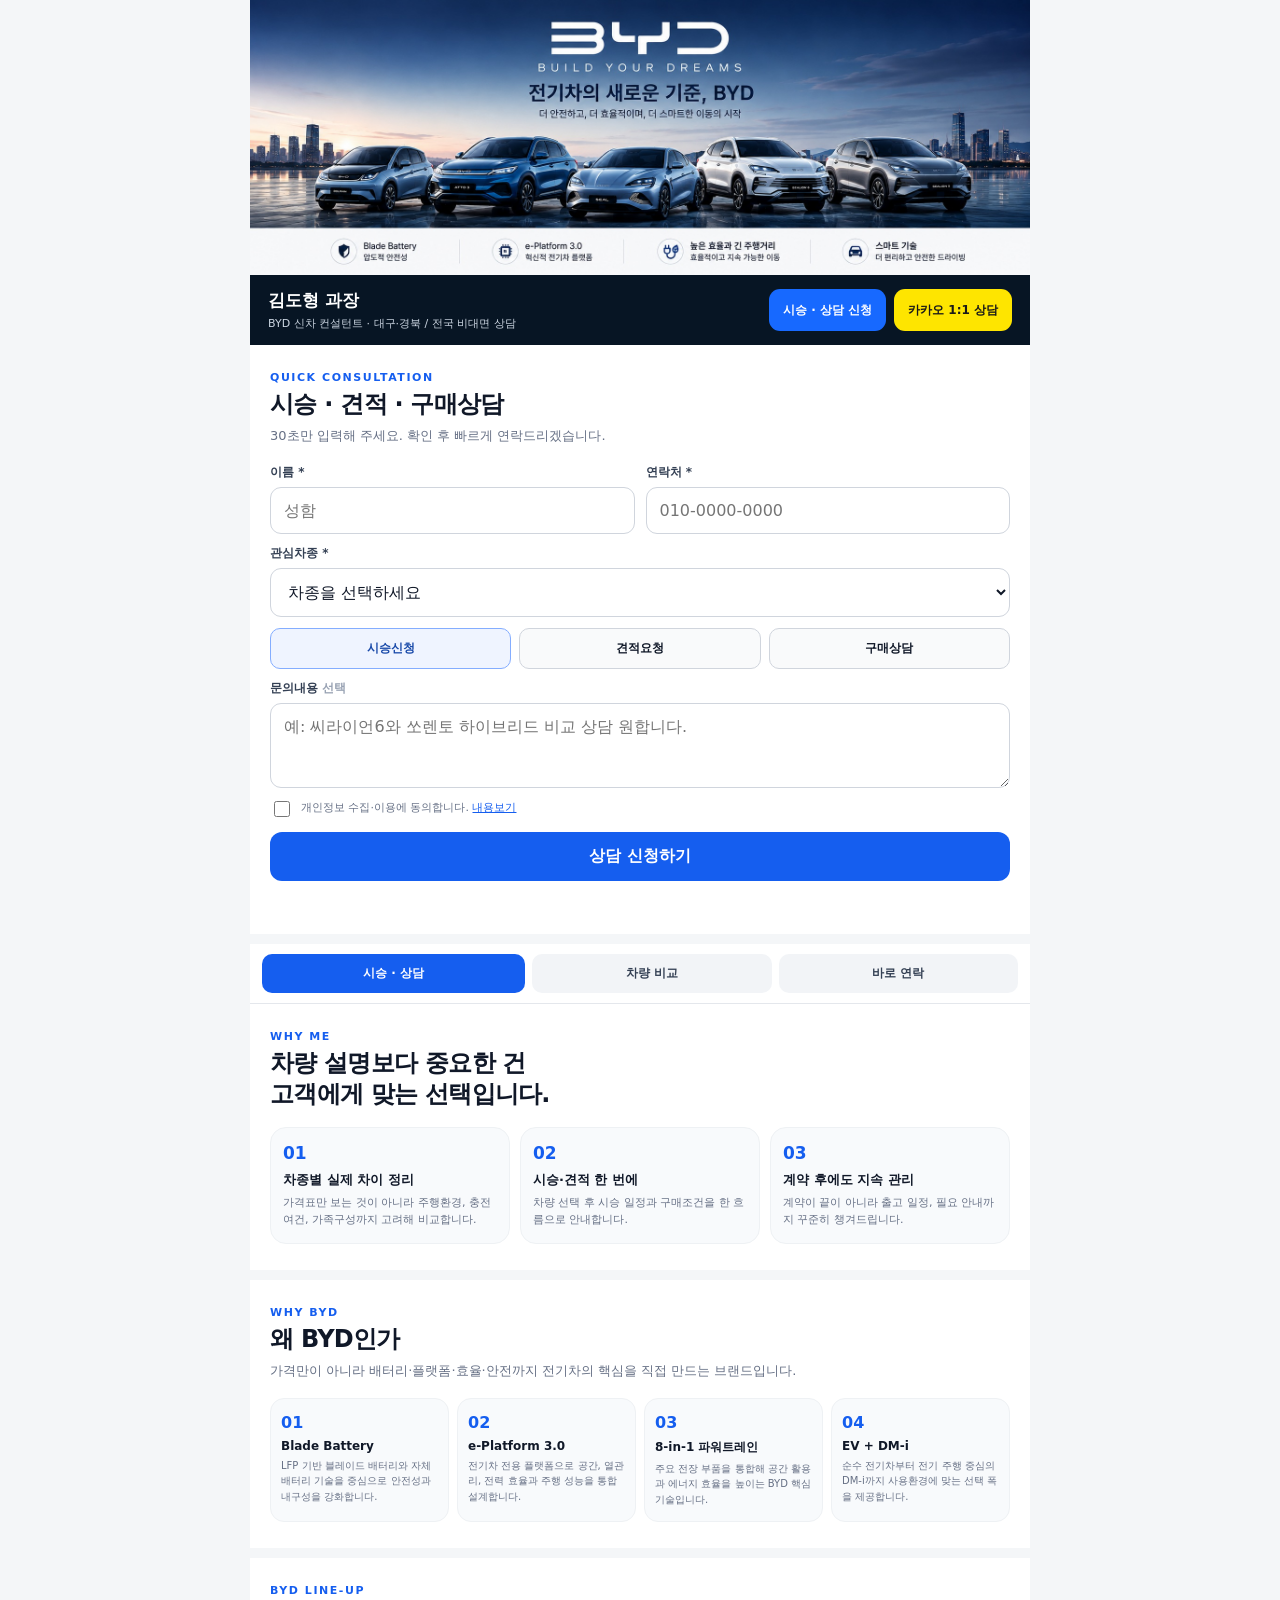
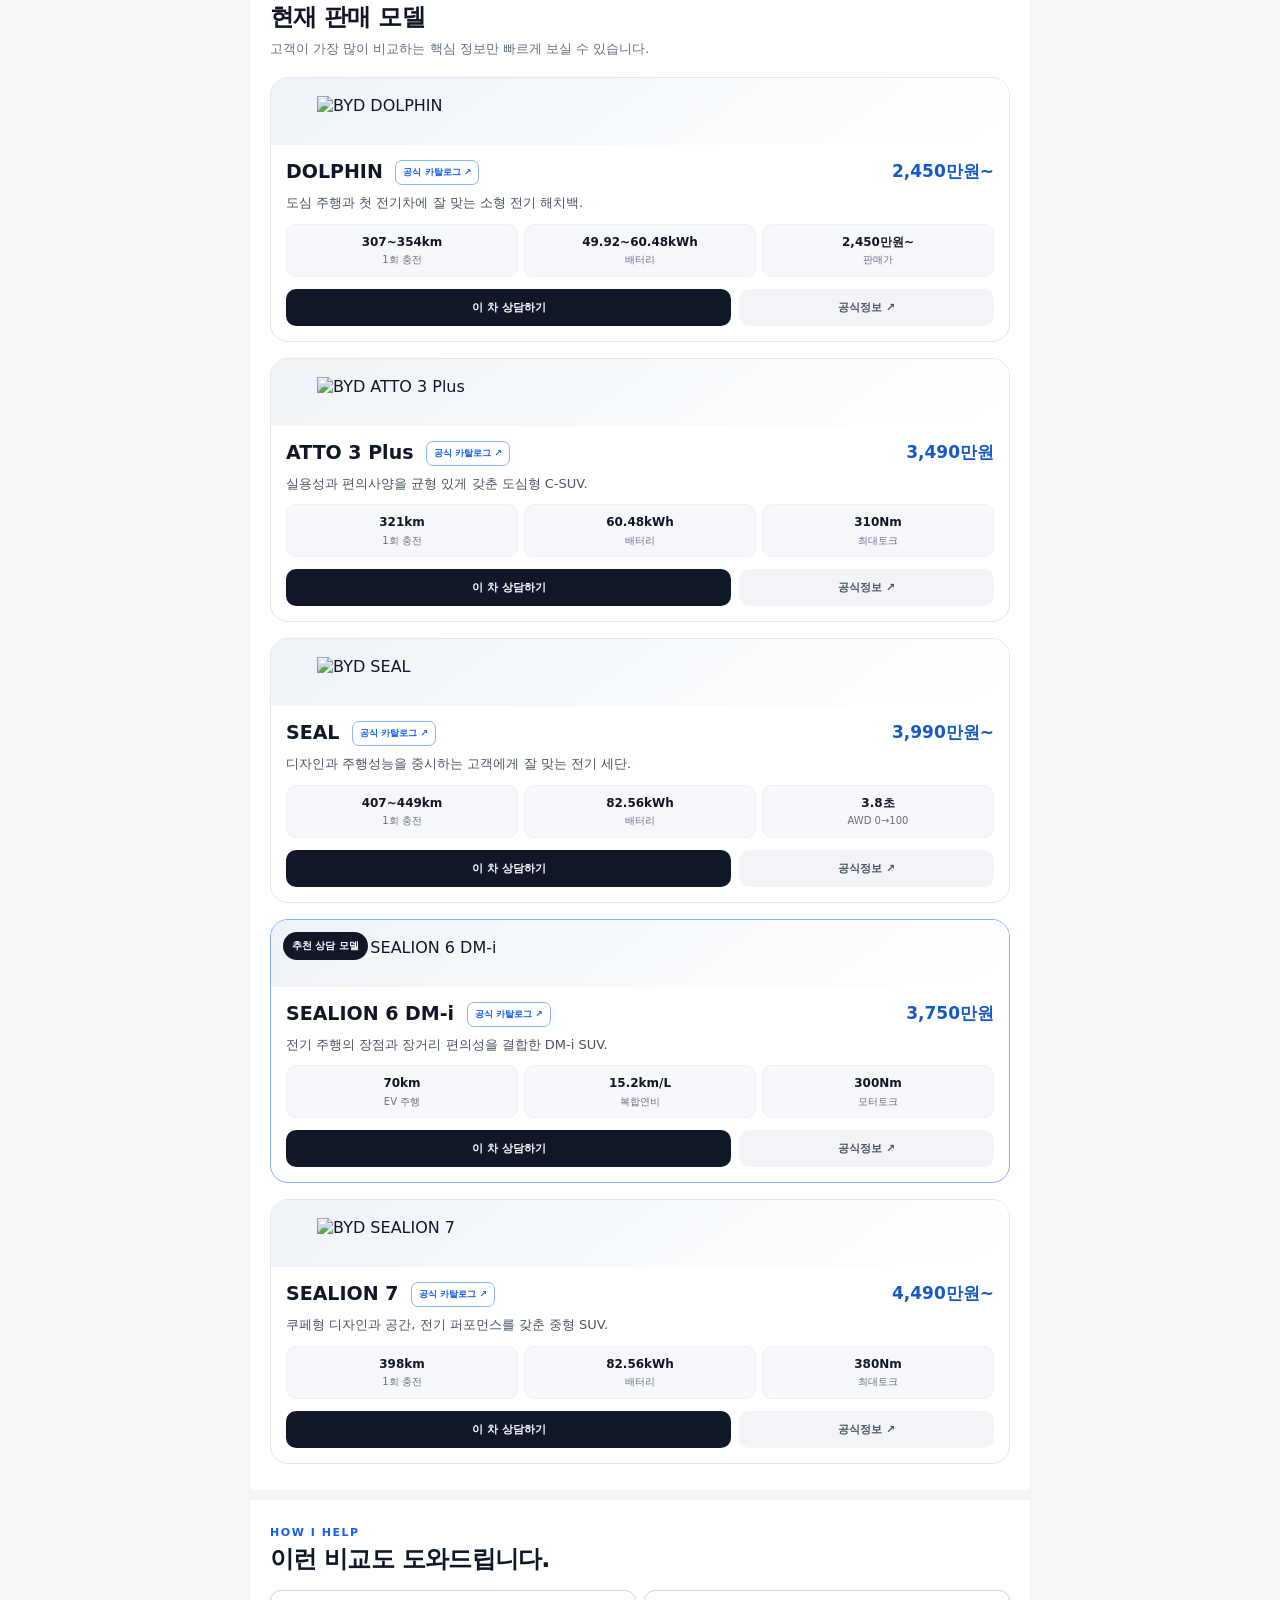
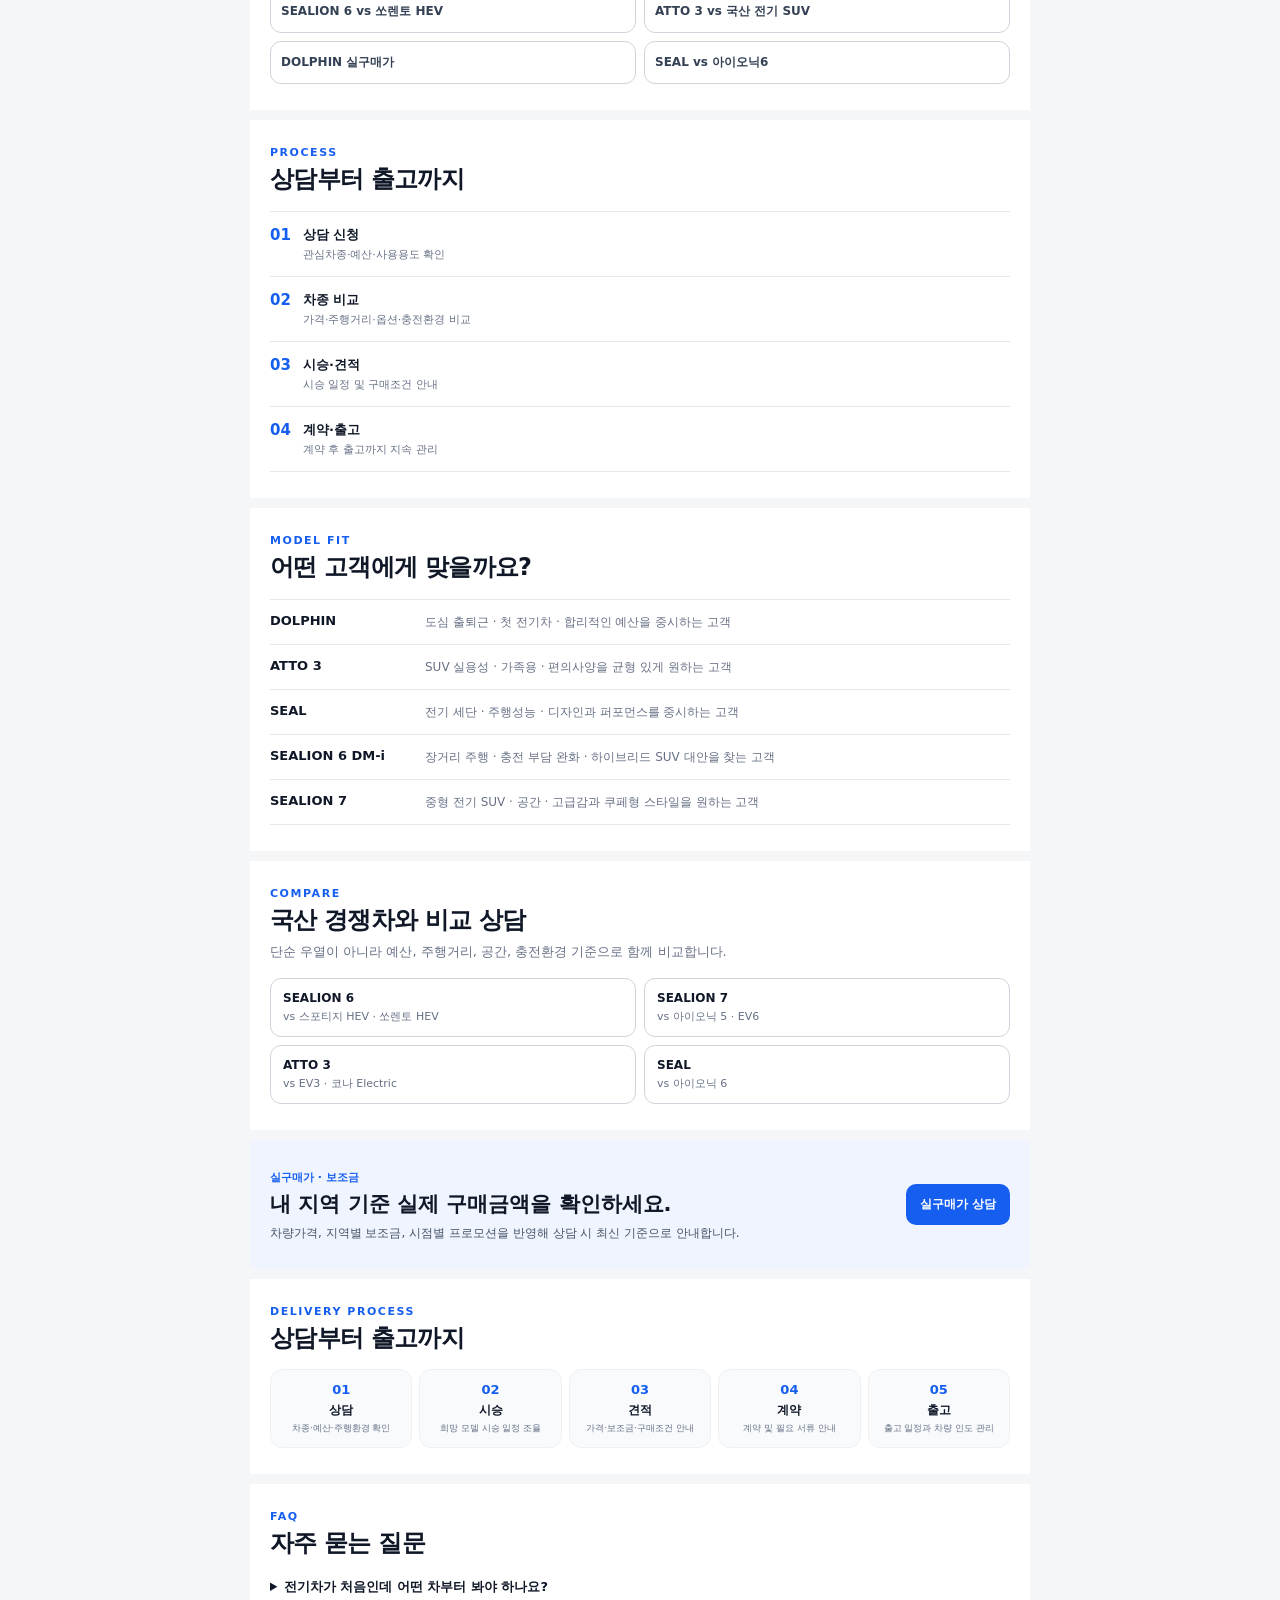
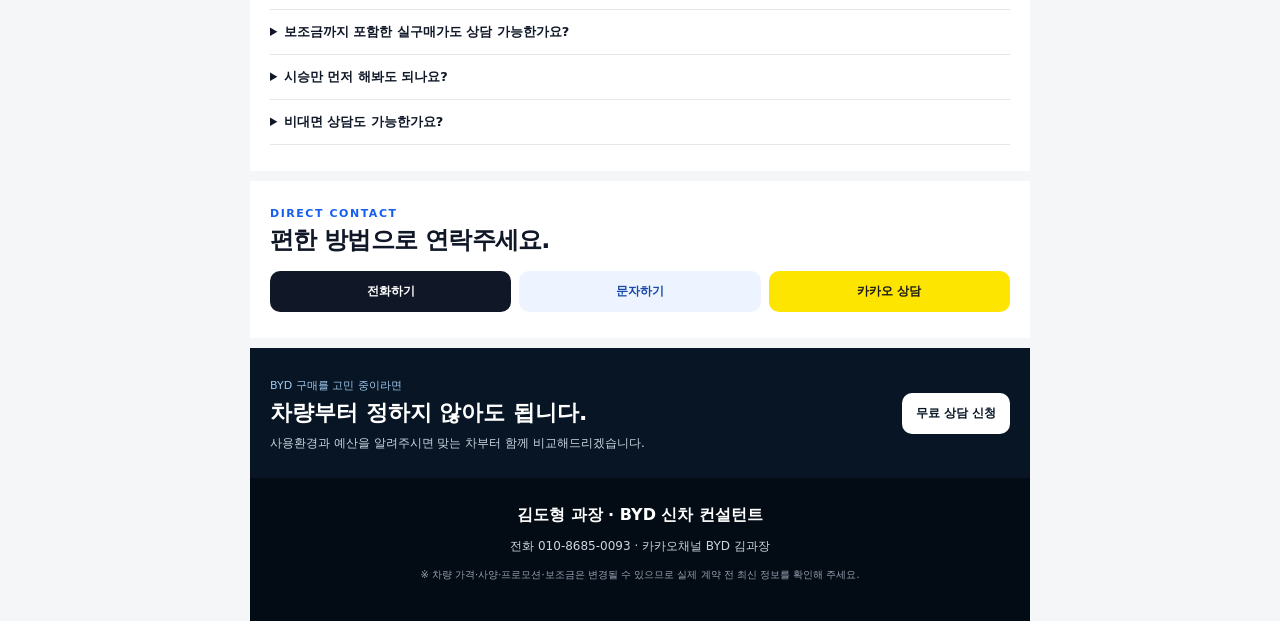
==== commit f77a13f6: "Update image source path in index.html" ====
--- a/index.html
+++ b/index.html
@@ -12,7 +12,7 @@
 <body>
 <div class="page">
 <header class="hero hero-visual">
-  <img class="hero-main-image" src="./assets/byd-hero-wide.jpg" alt="BYD DOLPHIN, ATTO 3, SEAL, SEALION 6, SEALION 7 메인 이미지">
+  <img class="hero-main-image" src="./byd-hero-wide.jpg" alt="BYD DOLPHIN, ATTO 3, SEAL, SEALION 6, SEALION 7 메인 이미지">
 </header>
 <div class="consultant-quick-bar">
   <div class="consultant-info">
@@ -110,4 +110,4 @@
 <footer><strong>김도형 과장 · BYD 신차 컨설턴트</strong><p>전화 010-8685-0093 · 카카오채널 BYD 김과장</p><small>※ 차량 가격·사양·프로모션·보조금은 변경될 수 있으므로 실제 계약 전 최신 정보를 확인해 주세요.</small></footer>
 </div>
 <div class="modal" id="privacyModal" aria-hidden="true"><div class="modal-card"><button class="modal-close" id="privacyClose">×</button><h3>개인정보 수집·이용 안내</h3><p><b>수집 항목</b> 이름, 연락처, 관심차종, 상담유형, 문의내용</p><p><b>이용 목적</b> BYD 차량 시승 및 구매 상담 연락</p><p><b>보유 기간</b> 상담 종료 후 운영정책에 따라 파기</p><p>동의를 거부할 수 있으나, 상담 신청이 제한될 수 있습니다.</p></div></div>
-<script src="./config.js"></script><script src="./app.js"></script></body></html>+<script src="./config.js"></script><script src="./app.js"></script></body></html>
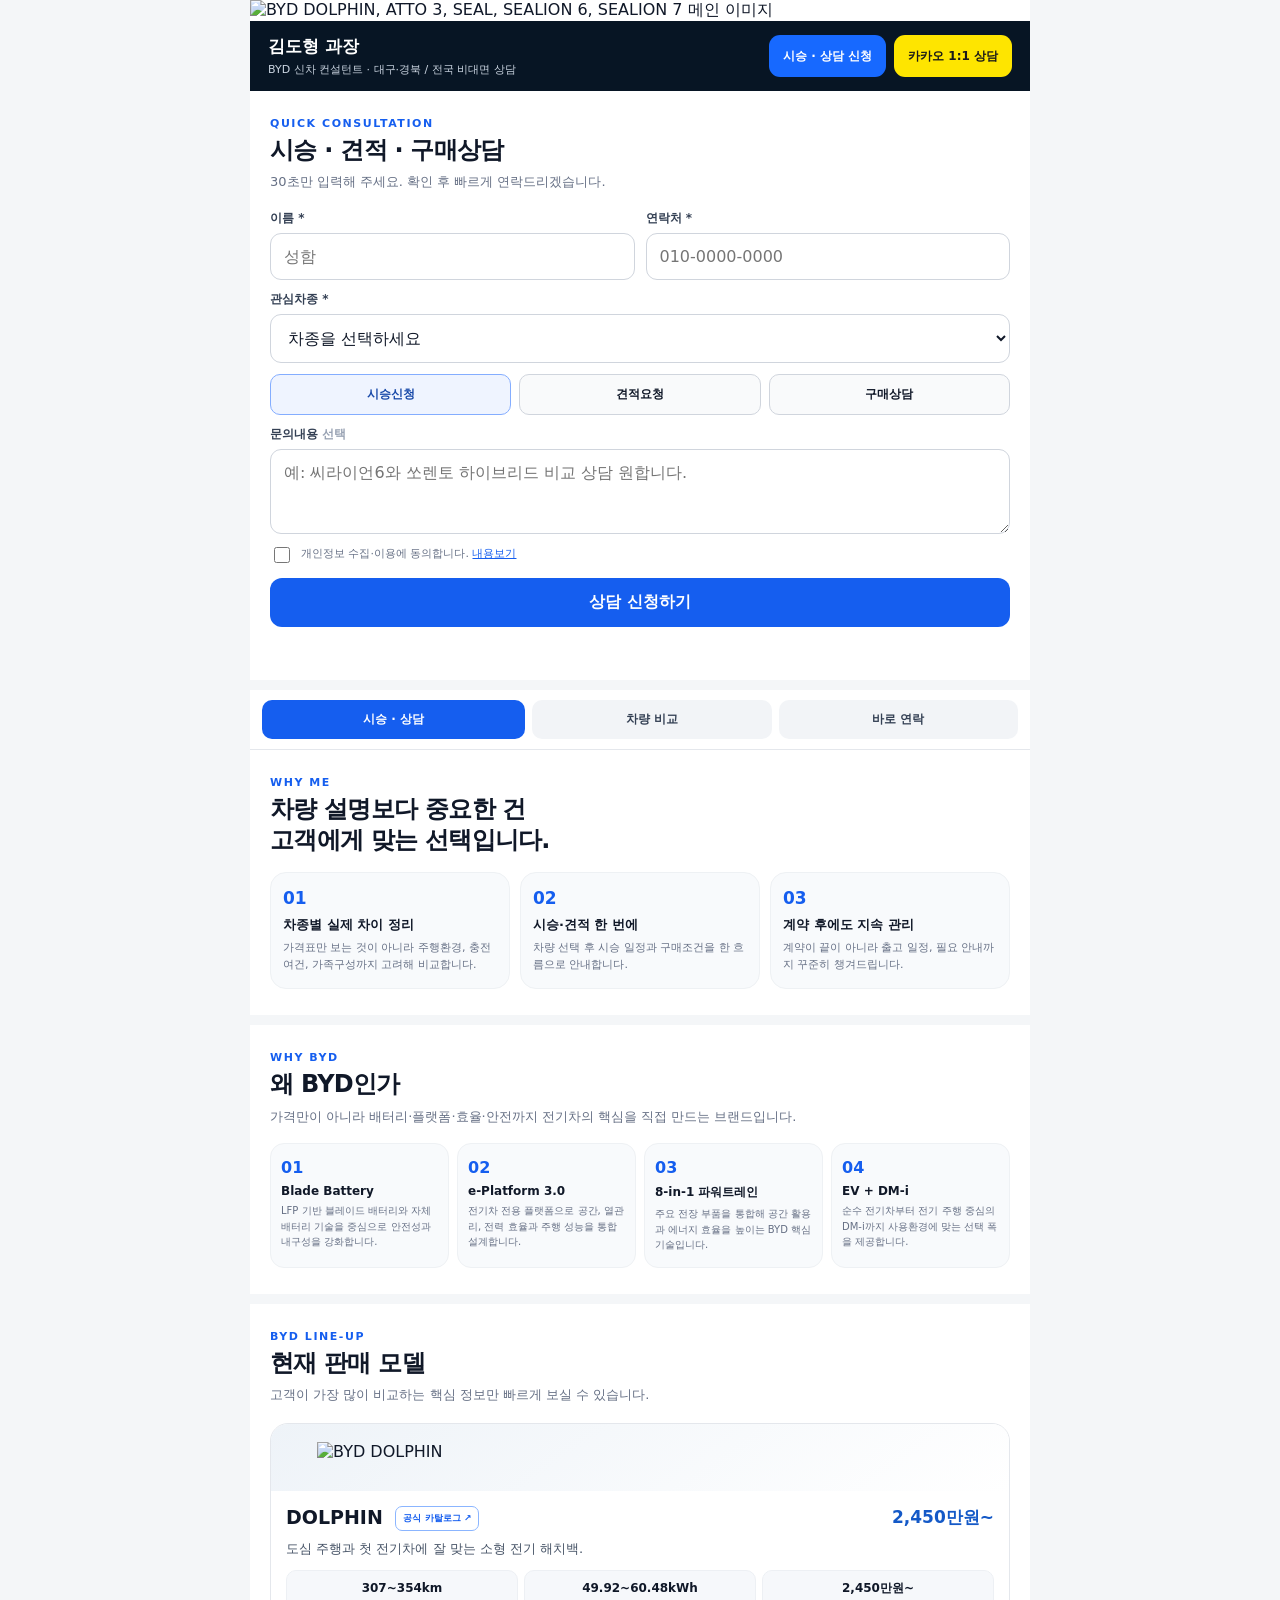
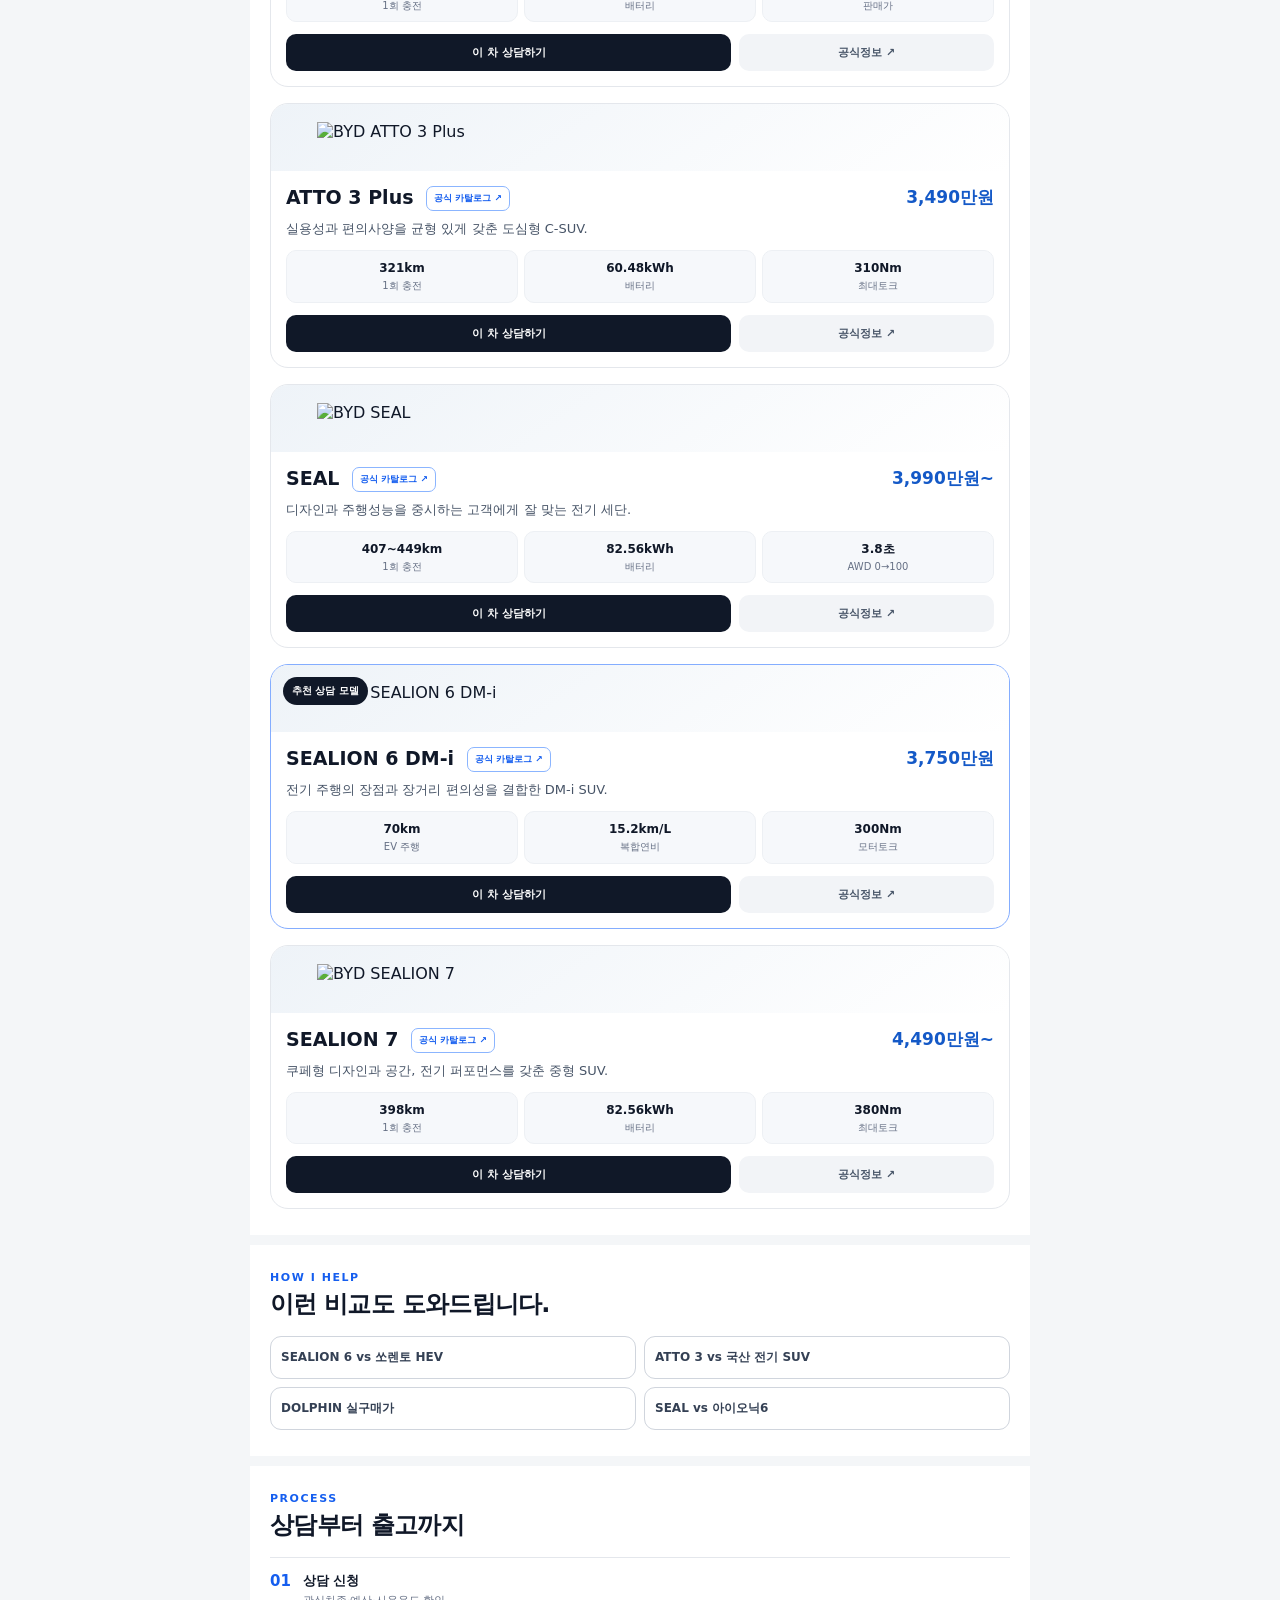
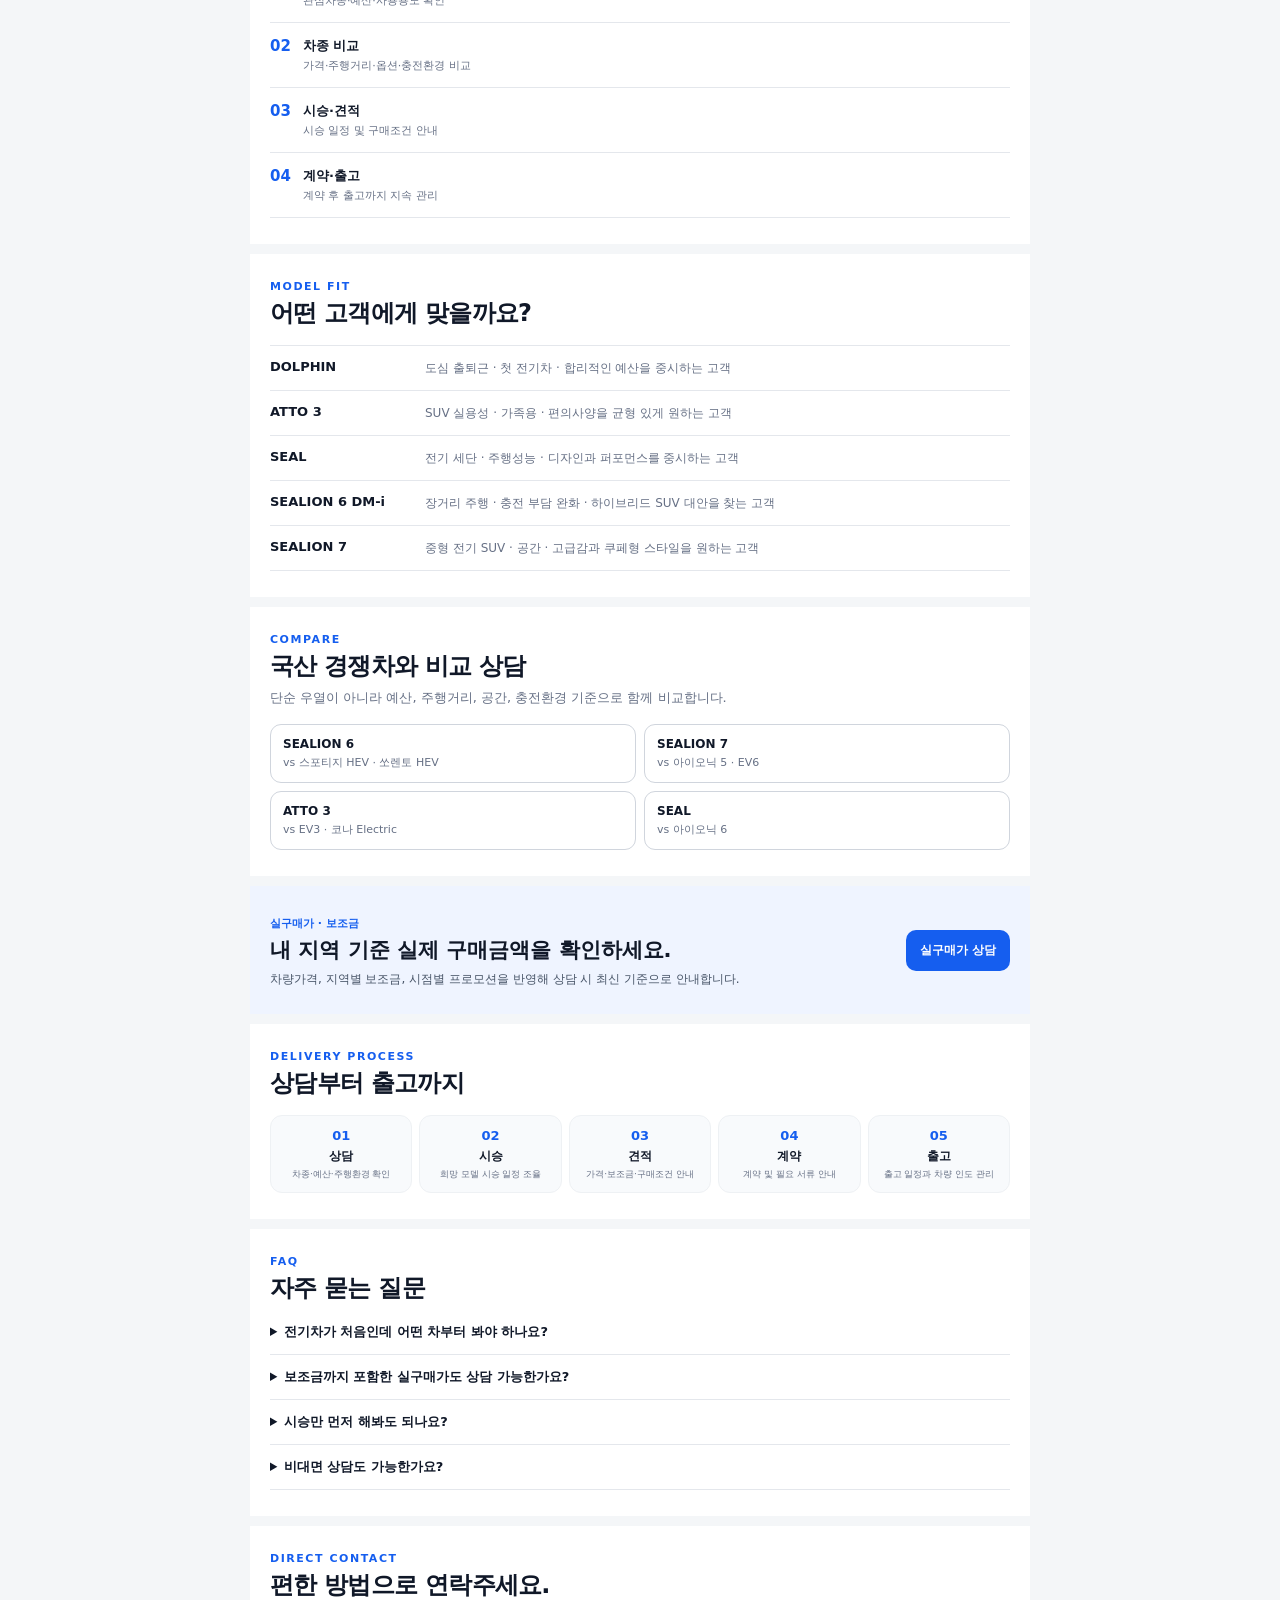
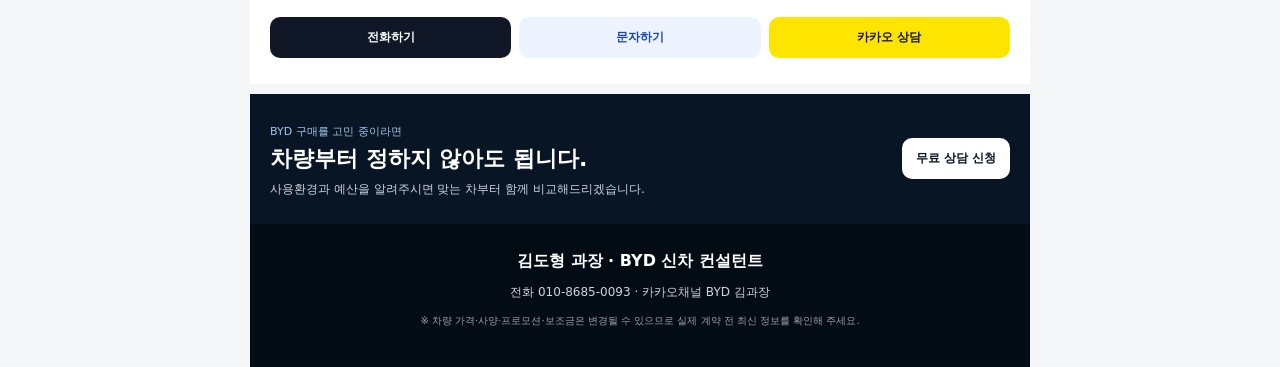
==== commit 2511a00c: "Add files via upload" ====
--- a/index.html
+++ b/index.html
@@ -12,7 +12,7 @@
 <body>
 <div class="page">
 <header class="hero hero-visual">
-  <img class="hero-main-image" src="./byd-hero-wide.jpg" alt="BYD DOLPHIN, ATTO 3, SEAL, SEALION 6, SEALION 7 메인 이미지">
+  <img class="hero-main-image" src="./assets/byd-hero-wide.jpg" alt="BYD DOLPHIN, ATTO 3, SEAL, SEALION 6, SEALION 7 메인 이미지">
 </header>
 <div class="consultant-quick-bar">
   <div class="consultant-info">
@@ -110,4 +110,4 @@
 <footer><strong>김도형 과장 · BYD 신차 컨설턴트</strong><p>전화 010-8685-0093 · 카카오채널 BYD 김과장</p><small>※ 차량 가격·사양·프로모션·보조금은 변경될 수 있으므로 실제 계약 전 최신 정보를 확인해 주세요.</small></footer>
 </div>
 <div class="modal" id="privacyModal" aria-hidden="true"><div class="modal-card"><button class="modal-close" id="privacyClose">×</button><h3>개인정보 수집·이용 안내</h3><p><b>수집 항목</b> 이름, 연락처, 관심차종, 상담유형, 문의내용</p><p><b>이용 목적</b> BYD 차량 시승 및 구매 상담 연락</p><p><b>보유 기간</b> 상담 종료 후 운영정책에 따라 파기</p><p>동의를 거부할 수 있으나, 상담 신청이 제한될 수 있습니다.</p></div></div>
-<script src="./config.js"></script><script src="./app.js"></script></body></html>
+<script src="./config.js"></script><script src="./app.js"></script></body></html>
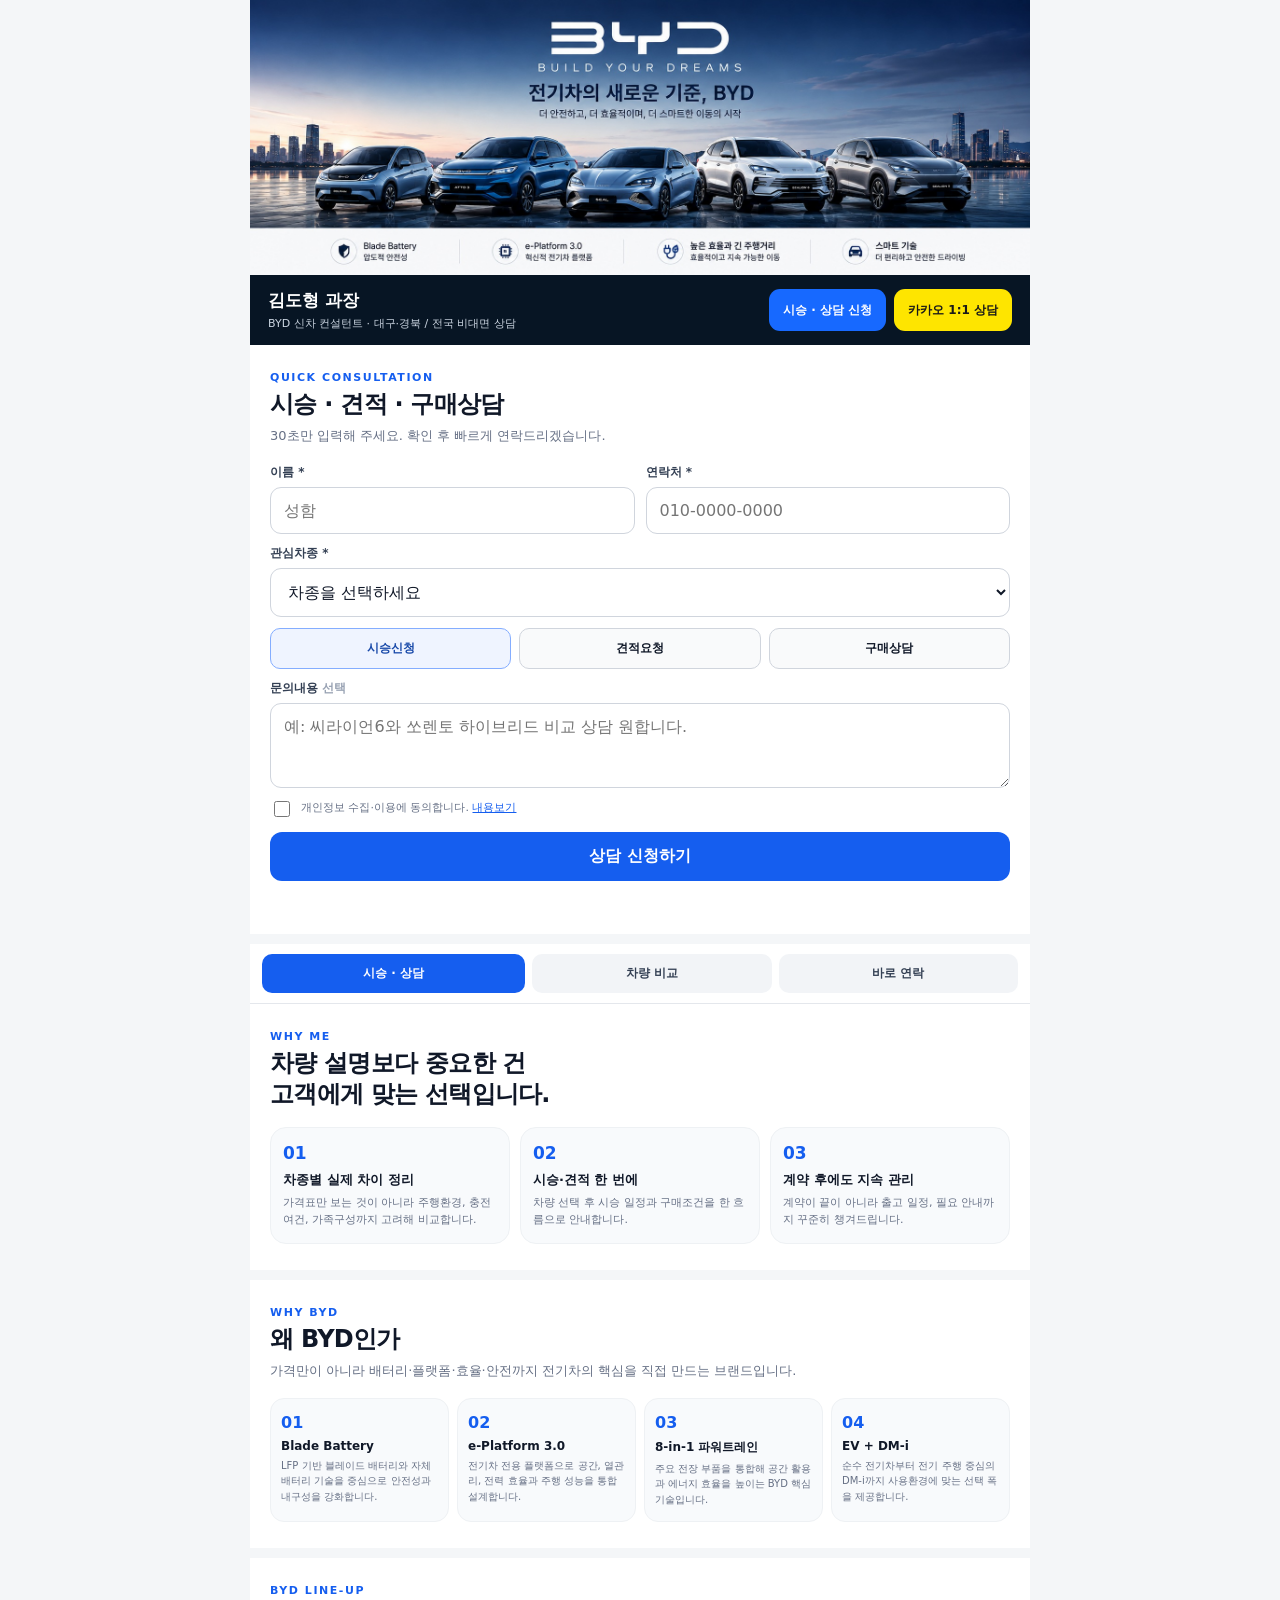
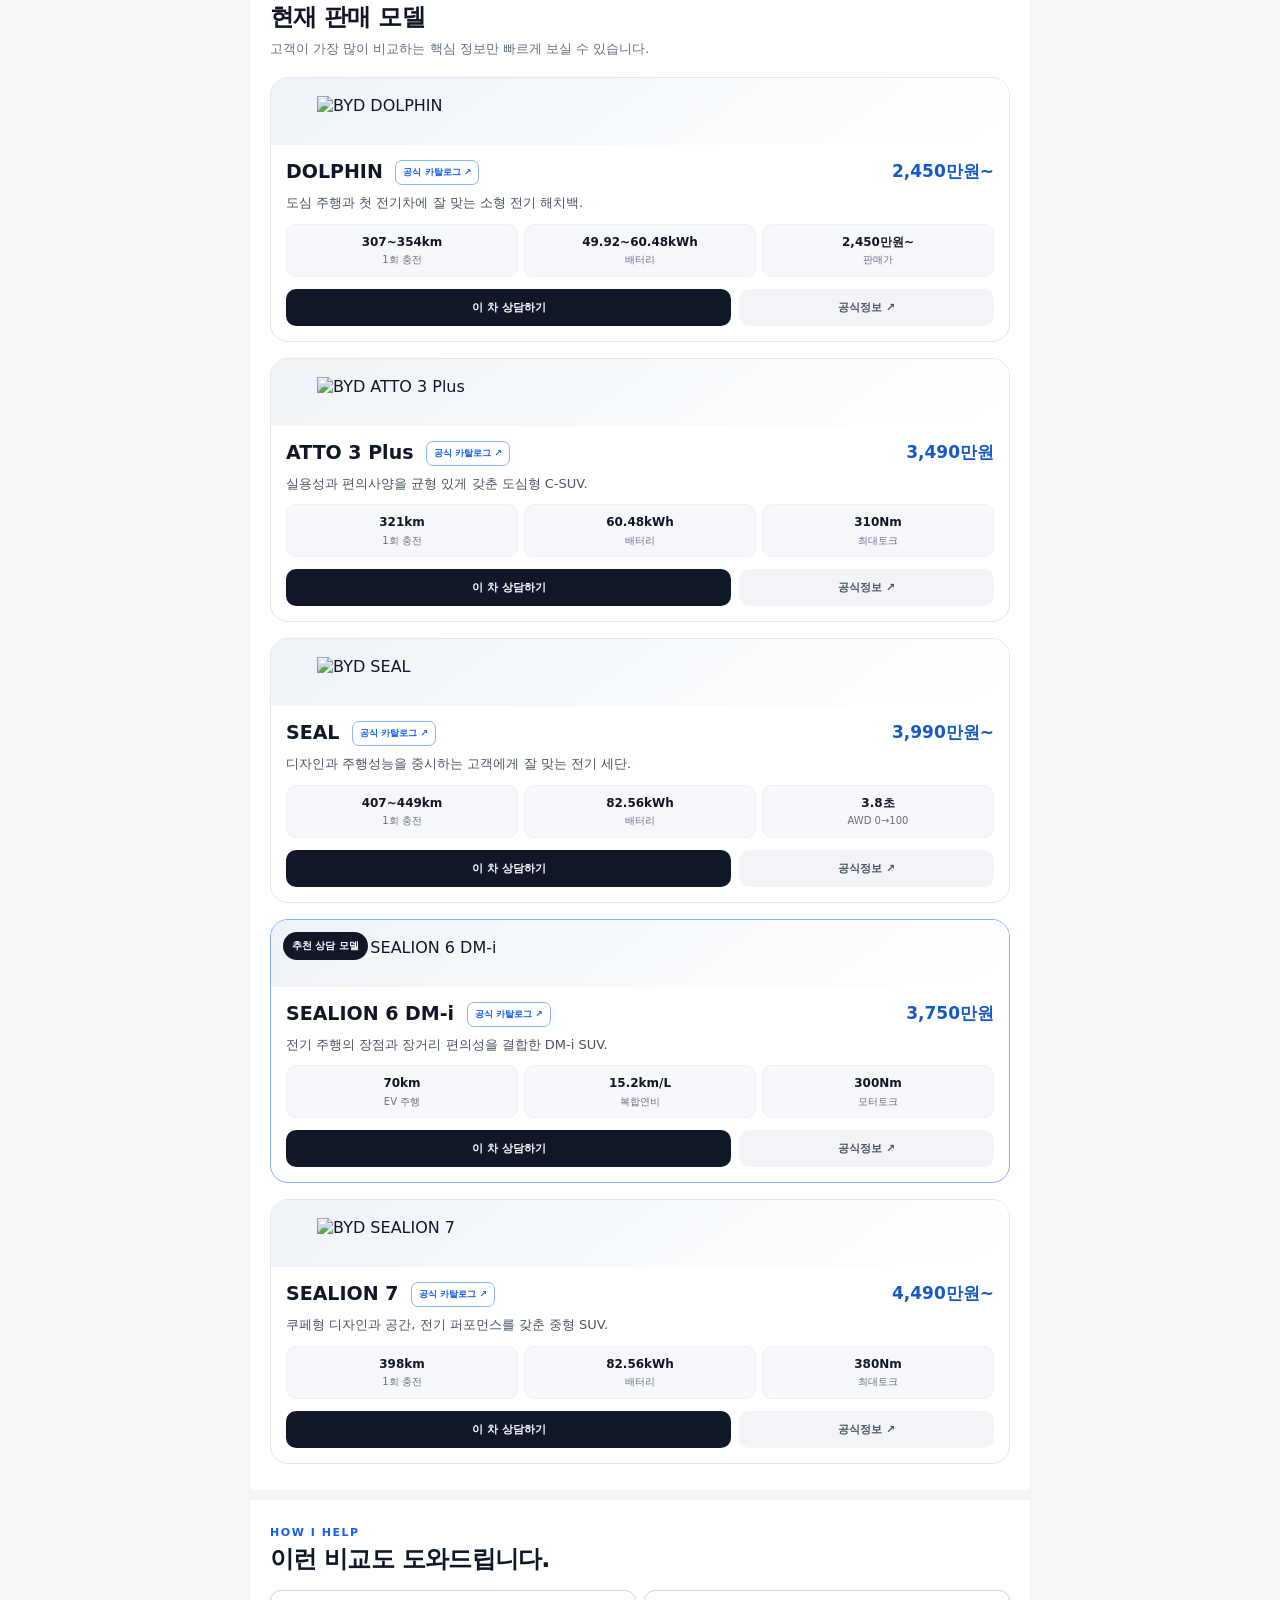
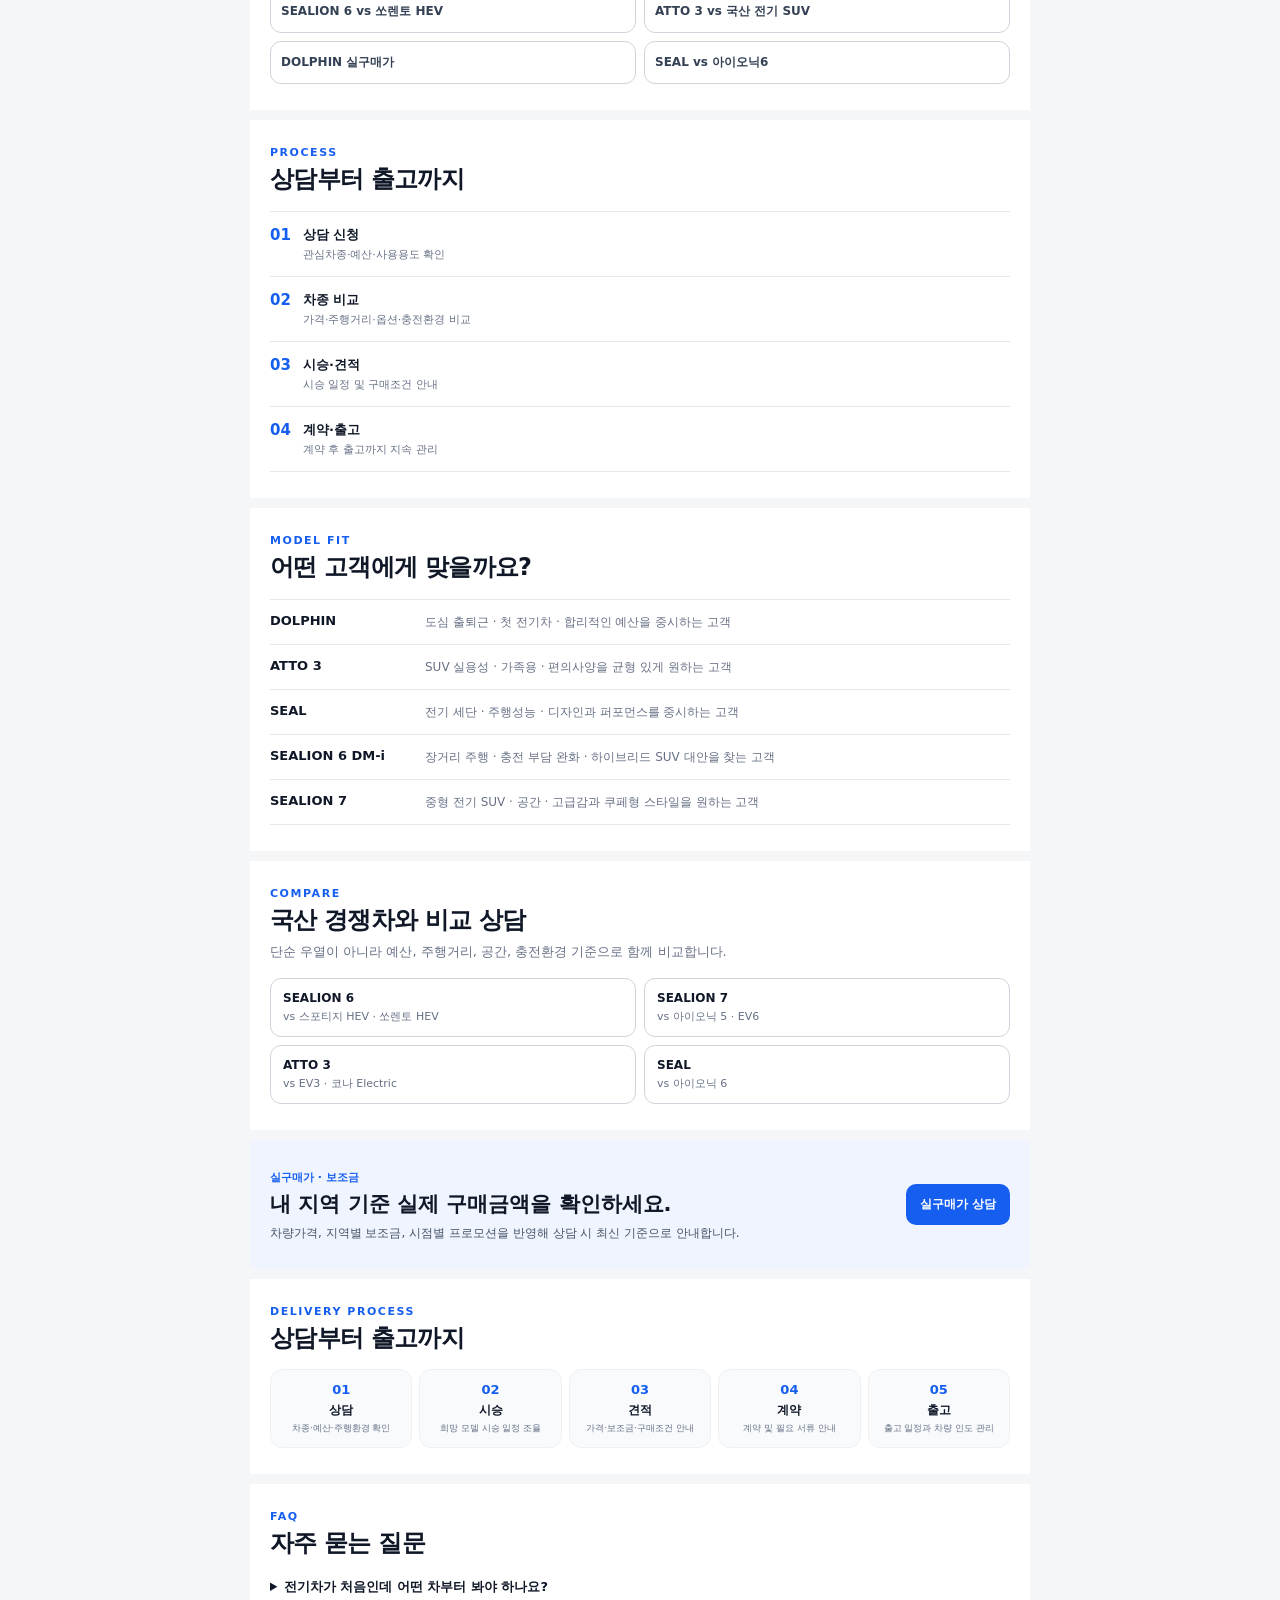
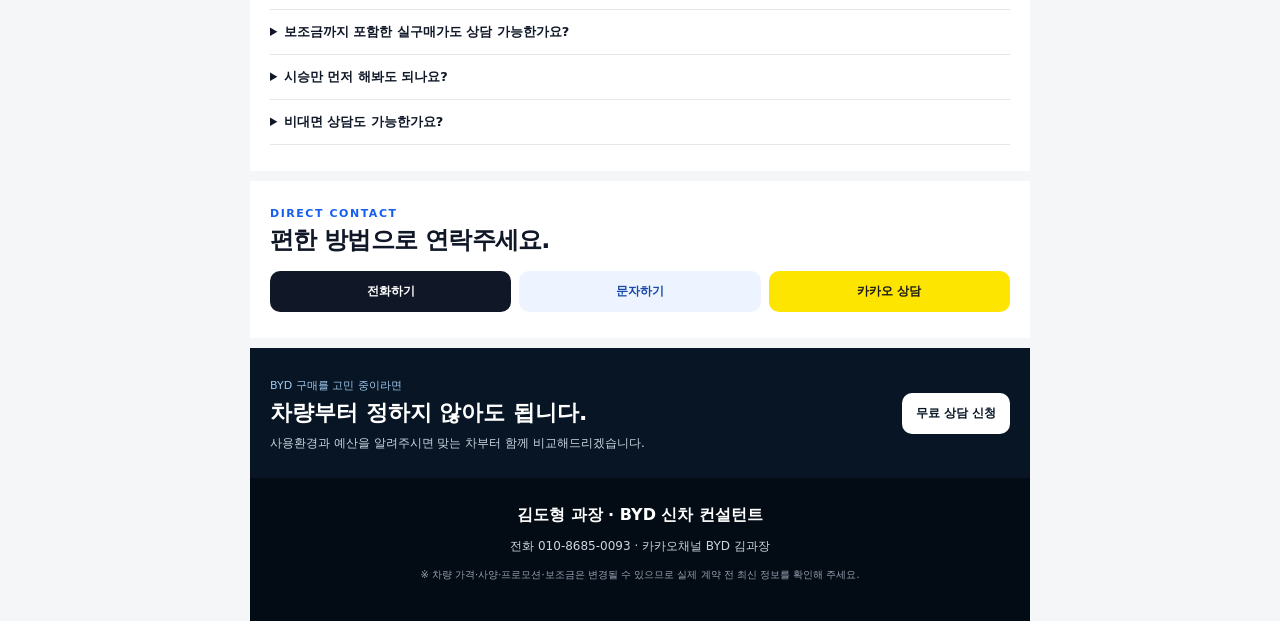
==== commit c8f68379: "Update image source path in index.html" ====
--- a/index.html
+++ b/index.html
@@ -12,7 +12,7 @@
 <body>
 <div class="page">
 <header class="hero hero-visual">
-  <img class="hero-main-image" src="./assets/byd-hero-wide.jpg" alt="BYD DOLPHIN, ATTO 3, SEAL, SEALION 6, SEALION 7 메인 이미지">
+  <img class="hero-main-image" src="./byd-hero-wide.jpg" alt="BYD DOLPHIN, ATTO 3, SEAL, SEALION 6, SEALION 7 메인 이미지">
 </header>
 <div class="consultant-quick-bar">
   <div class="consultant-info">
@@ -110,4 +110,4 @@
 <footer><strong>김도형 과장 · BYD 신차 컨설턴트</strong><p>전화 010-8685-0093 · 카카오채널 BYD 김과장</p><small>※ 차량 가격·사양·프로모션·보조금은 변경될 수 있으므로 실제 계약 전 최신 정보를 확인해 주세요.</small></footer>
 </div>
 <div class="modal" id="privacyModal" aria-hidden="true"><div class="modal-card"><button class="modal-close" id="privacyClose">×</button><h3>개인정보 수집·이용 안내</h3><p><b>수집 항목</b> 이름, 연락처, 관심차종, 상담유형, 문의내용</p><p><b>이용 목적</b> BYD 차량 시승 및 구매 상담 연락</p><p><b>보유 기간</b> 상담 종료 후 운영정책에 따라 파기</p><p>동의를 거부할 수 있으나, 상담 신청이 제한될 수 있습니다.</p></div></div>
-<script src="./config.js"></script><script src="./app.js"></script></body></html>+<script src="./config.js"></script><script src="./app.js"></script></body></html>
